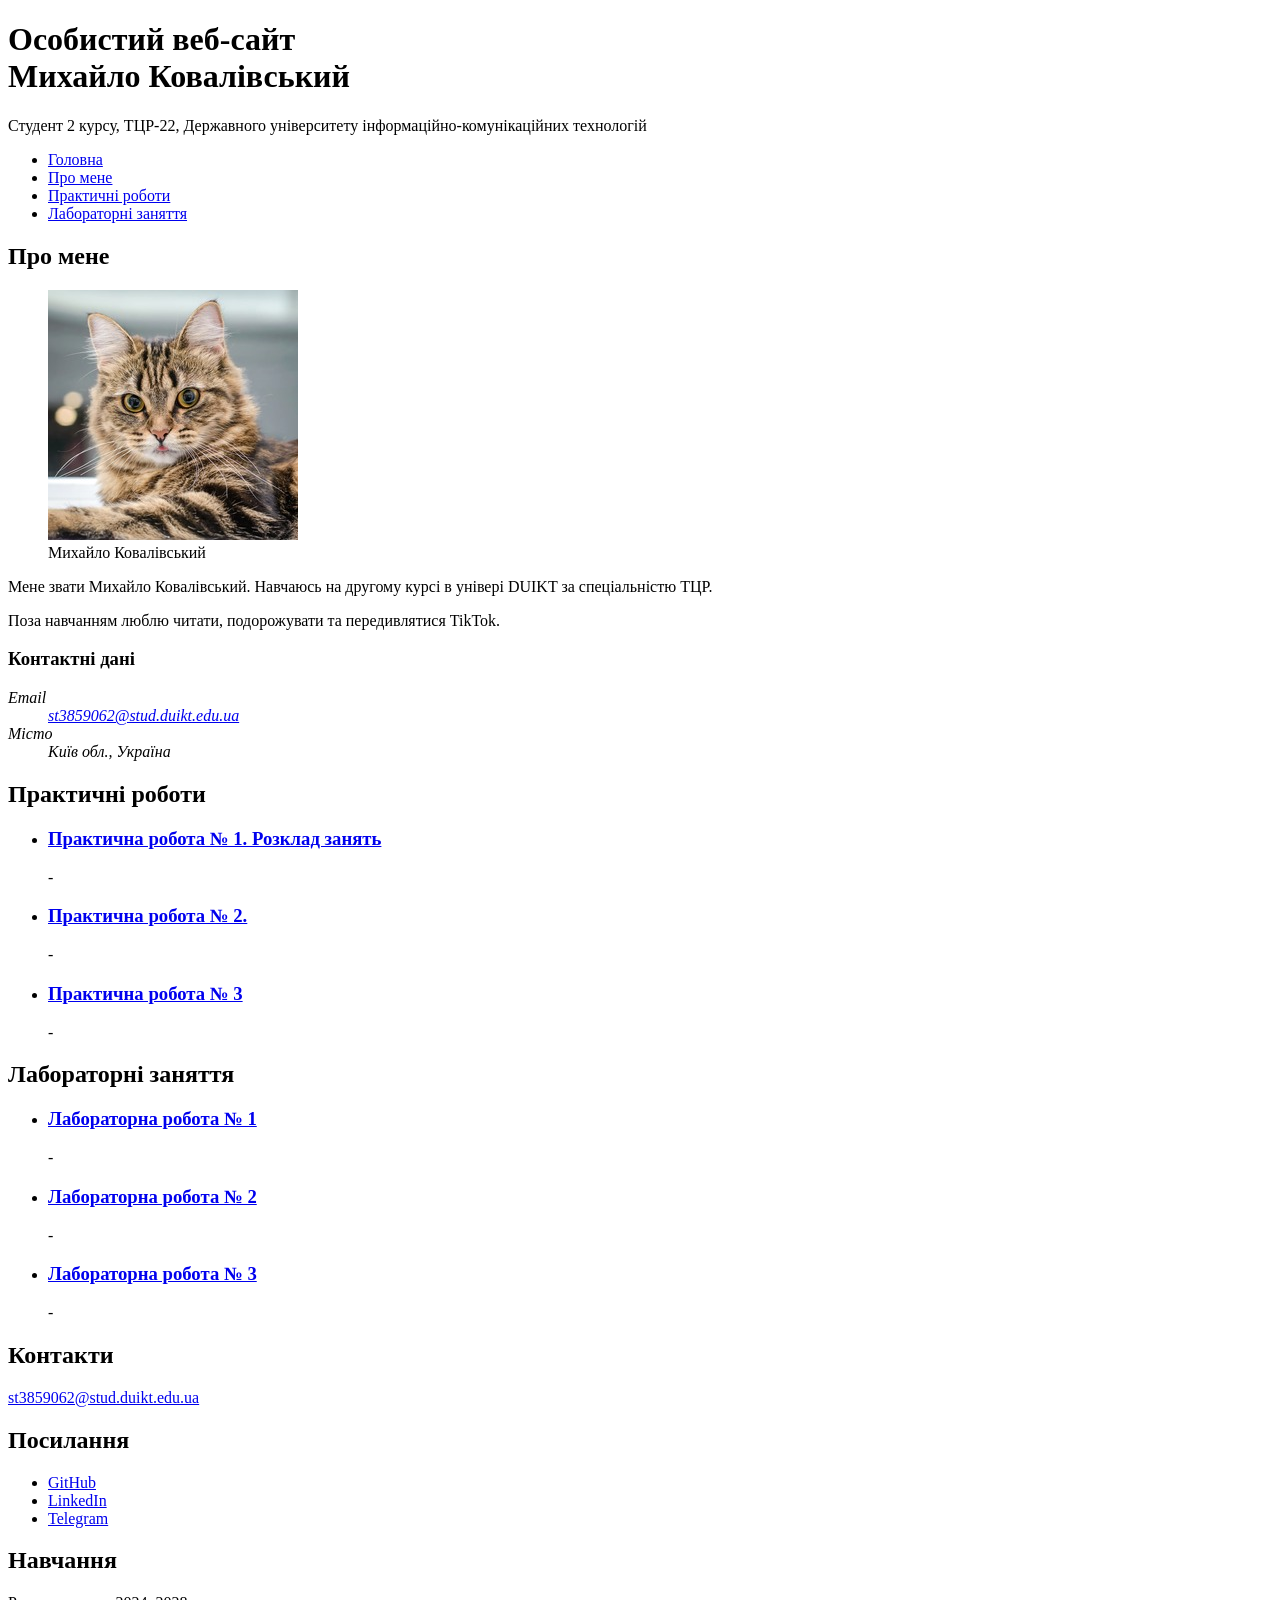
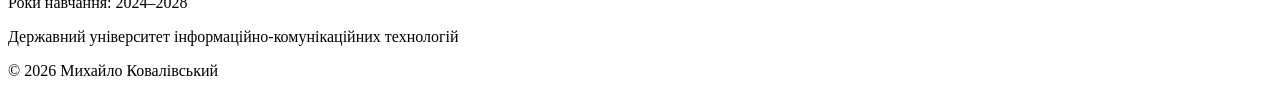
==== index.html @ 53167d65 "pr1 completed" ====
<!DOCTYPE html>
<html lang="uk">
<head>
    <meta charset="UTF-8">
    <meta name="viewport" content="width=device-width, initial-scale=1">
    <meta name="description" content="Особистий веб-сайт студента: інформація про мене, практичні та лабораторні роботи.">
    <meta name="author" content="Михайло Ковалівський">
    <title>Особистий веб-сайт — Михайло Ковалівський</title>

    <link rel="preconnect" href="https://fonts.googleapis.com">
    <link rel="preconnect" href="https://fonts.gstatic.com" crossorigin>
    <link href="https://fonts.googleapis.com/css2?family=Golos+Text:wght@400;500;700&display=swap" rel="stylesheet">
</head>
<body>

<header class="site-header" id="home">
    <div class="container">
        <h1>Особистий веб-сайт<br>Михайло Ковалівський</h1>
        <p class="subtitle">Студент 2 курсу, ТЦР-22, Державного університету інформаційно-комунікаційних технологій</p>
    </div>
</header>

<nav class="main-nav" aria-label="Головне меню">
    <ul class="container">
        <li><a href="index.html">Головна</a></li>
        <li><a href="#about">Про мене</a></li>
        <li><a href="#practice">Практичні роботи</a></li>
        <li><a href="#labs">Лабораторні заняття</a></li>
    </ul>
</nav>

<main class="container">

    <section id="about" class="section">
        <h2>Про мене</h2>
        <div class="about">
            <figure class="about-photo">
                <img src="images/photo.jpg" alt="Фото: Михайло Ковалівський" width="250" height="250">
                <figcaption>Михайло Ковалівський</figcaption>
            </figure>

            <div class="about-text">
                <p>
                    Мене звати Михайло Ковалівський. Навчаюсь на другому курсі в універі DUIKT за спеціальністю ТЦР.
                </p>
                <p>
                    Поза навчанням люблю читати, подорожувати та передивлятися TikTok.
                </p>

                <h3>Контактні дані</h3>
                <address>
                    <dl class="contacts">
                        <dt>Email</dt>
                        <dd><a href="mailto:st3859062@stud.duikt.edu.ua">st3859062@stud.duikt.edu.ua</a></dd>
                        <dt>Місто</dt>
                        <dd>Київ обл., Україна</dd>
                    </dl>
                </address>
            </div>
        </div>
    </section>

    <section id="practice" class="section">
        <h2>Практичні роботи</h2>
        <ul class="work-list">
            <li>
                <article>
                    <h3><a href="Pr1.html">Практична робота № 1. Розклад занять</a></h3>
                    <p>-</p>
                </article>
            </li>
            <li>
                <article>
                    <h3><a href="pr2.html">Практична робота № 2.</a></h3>
                    <p>-</p>
                </article>
            </li>
            <li>
                <article>
                    <h3><a href="pr3.html">Практична робота № 3</a></h3>
                    <p>-</p>
                </article>
            </li>
        </ul>
    </section>

    <section id="labs" class="section">
        <h2>Лабораторні заняття</h2>
        <ul class="work-list">
            <li>
                <article>
                    <h3><a href="lab1.html">Лабораторна робота № 1</a></h3>
                    <p>-</p>
                </article>
            </li>
            <li>
                <article>
                    <h3><a href="lab2.html">Лабораторна робота № 2</a></h3>
                    <p>-</p>
                </article>
            </li>
            <li>
                <article>
                    <h3><a href="lab3.html">Лабораторна робота № 3</a></h3>
                    <p>-</p>
                </article>
            </li>
        </ul>
    </section>

</main>

<footer class="site-footer">
    <div class="container footer-grid">
        <div>
            <h2>Контакти</h2>
            <p><a href="mailto:st3859062@stud.duikt.edu.ua">st3859062@stud.duikt.edu.ua</a></p>
        </div>
        <div>
            <h2>Посилання</h2>
            <ul>
                <li><a href="https://github.com/heavenaurex" target="_blank" rel="noopener noreferrer">GitHub</a></li>
                <li><a href="https://www.linkedin.com/in/михайло-ковалівський-188932445/" target="_blank" rel="noopener noreferrer">LinkedIn</a></li>
                <li><a href="https://t.me/BHYTPEBEHH0" target="_blank" rel="noopener noreferrer">Telegram</a></li>
            </ul>
        </div>
        <div>
            <h2>Навчання</h2>
            <p>Роки навчання: 2024–2028</p>
            <p>Державний університет інформаційно-комунікаційних технологій</p>
        </div>
    </div>
    <p class="copyright">&copy; 2026 Михайло Ковалівський</p>
</footer>

</body>
</html>
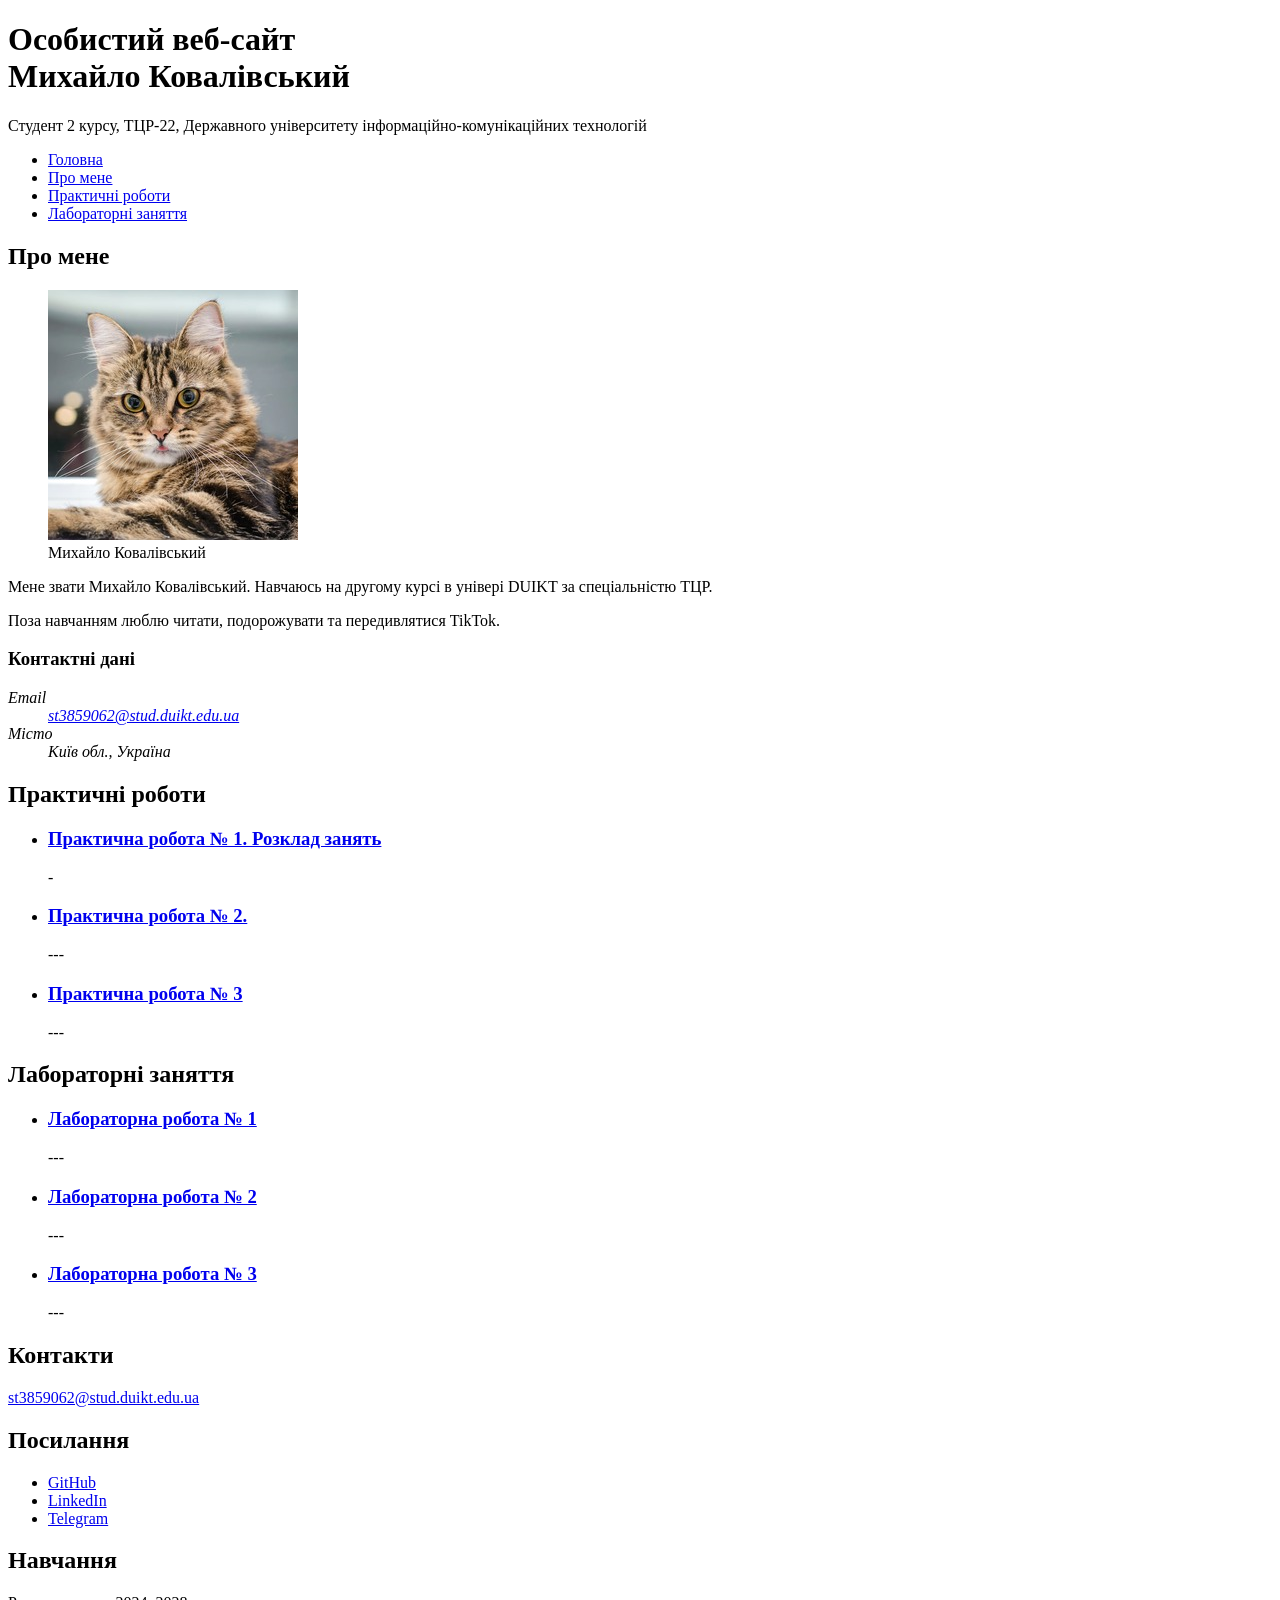
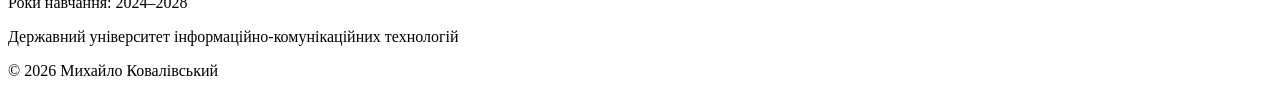
==== commit d5148404: "pr1 completed" ====
--- a/index.html
+++ b/index.html
@@ -72,13 +72,13 @@
             <li>
                 <article>
                     <h3><a href="pr2.html">Практична робота № 2.</a></h3>
-                    <p>-</p>
+                    <p>---</p>
                 </article>
             </li>
             <li>
                 <article>
                     <h3><a href="pr3.html">Практична робота № 3</a></h3>
-                    <p>-</p>
+                    <p>---</p>
                 </article>
             </li>
         </ul>
@@ -90,19 +90,19 @@
             <li>
                 <article>
                     <h3><a href="lab1.html">Лабораторна робота № 1</a></h3>
-                    <p>-</p>
+                    <p>---</p>
                 </article>
             </li>
             <li>
                 <article>
                     <h3><a href="lab2.html">Лабораторна робота № 2</a></h3>
-                    <p>-</p>
+                    <p>---</p>
                 </article>
             </li>
             <li>
                 <article>
                     <h3><a href="lab3.html">Лабораторна робота № 3</a></h3>
-                    <p>-</p>
+                    <p>---</p>
                 </article>
             </li>
         </ul>
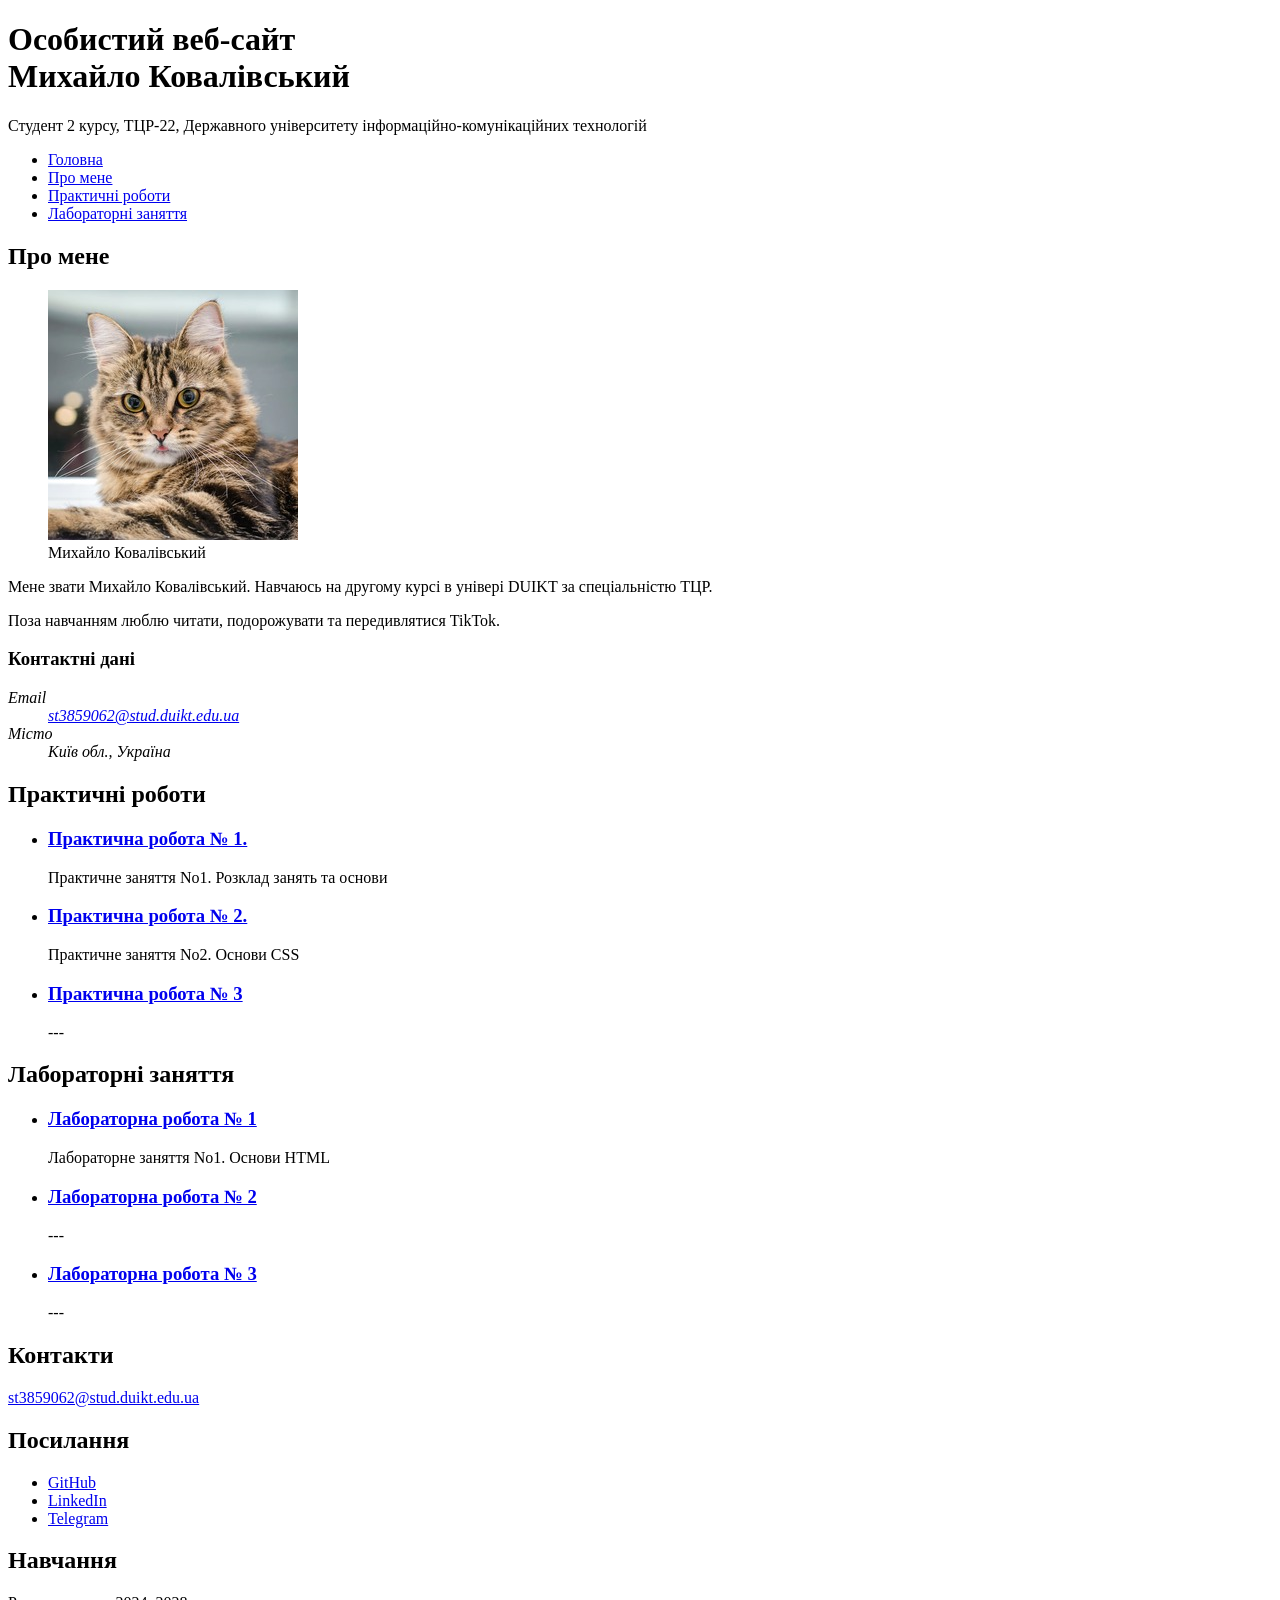
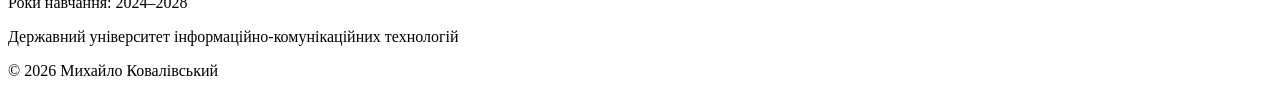
==== commit 645570bb: "Lr1 and Pr2 completed" ====
--- a/index.html
+++ b/index.html
@@ -65,14 +65,14 @@
         <ul class="work-list">
             <li>
                 <article>
-                    <h3><a href="Pr1.html">Практична робота № 1. Розклад занять</a></h3>
-                    <p>-</p>
+                    <h3><a href="Pr1.html">Практична робота № 1.</a></h3>
+                    <p>Практичне заняття No1. Розклад занять та основи</p>
                 </article>
             </li>
             <li>
                 <article>
-                    <h3><a href="pr2.html">Практична робота № 2.</a></h3>
-                    <p>---</p>
+                    <h3><a href="Lr1.html">Практична робота № 2.</a></h3>
+                    <p>Практичне заняття No2. Основи CSS</p>
                 </article>
             </li>
             <li>
@@ -89,19 +89,19 @@
         <ul class="work-list">
             <li>
                 <article>
-                    <h3><a href="lab1.html">Лабораторна робота № 1</a></h3>
+                    <h3><a href="Lr1.html">Лабораторна робота № 1</a></h3>
+                    <p>Лабораторне заняття No1. Основи HTML</p>
+                </article>
+            </li>
+            <li>
+                <article>
+                    <h3><a href="Lr2.html">Лабораторна робота № 2</a></h3>
                     <p>---</p>
                 </article>
             </li>
             <li>
                 <article>
-                    <h3><a href="lab2.html">Лабораторна робота № 2</a></h3>
-                    <p>---</p>
-                </article>
-            </li>
-            <li>
-                <article>
-                    <h3><a href="lab3.html">Лабораторна робота № 3</a></h3>
+                    <h3><a href="Lr3.html">Лабораторна робота № 3</a></h3>
                     <p>---</p>
                 </article>
             </li>
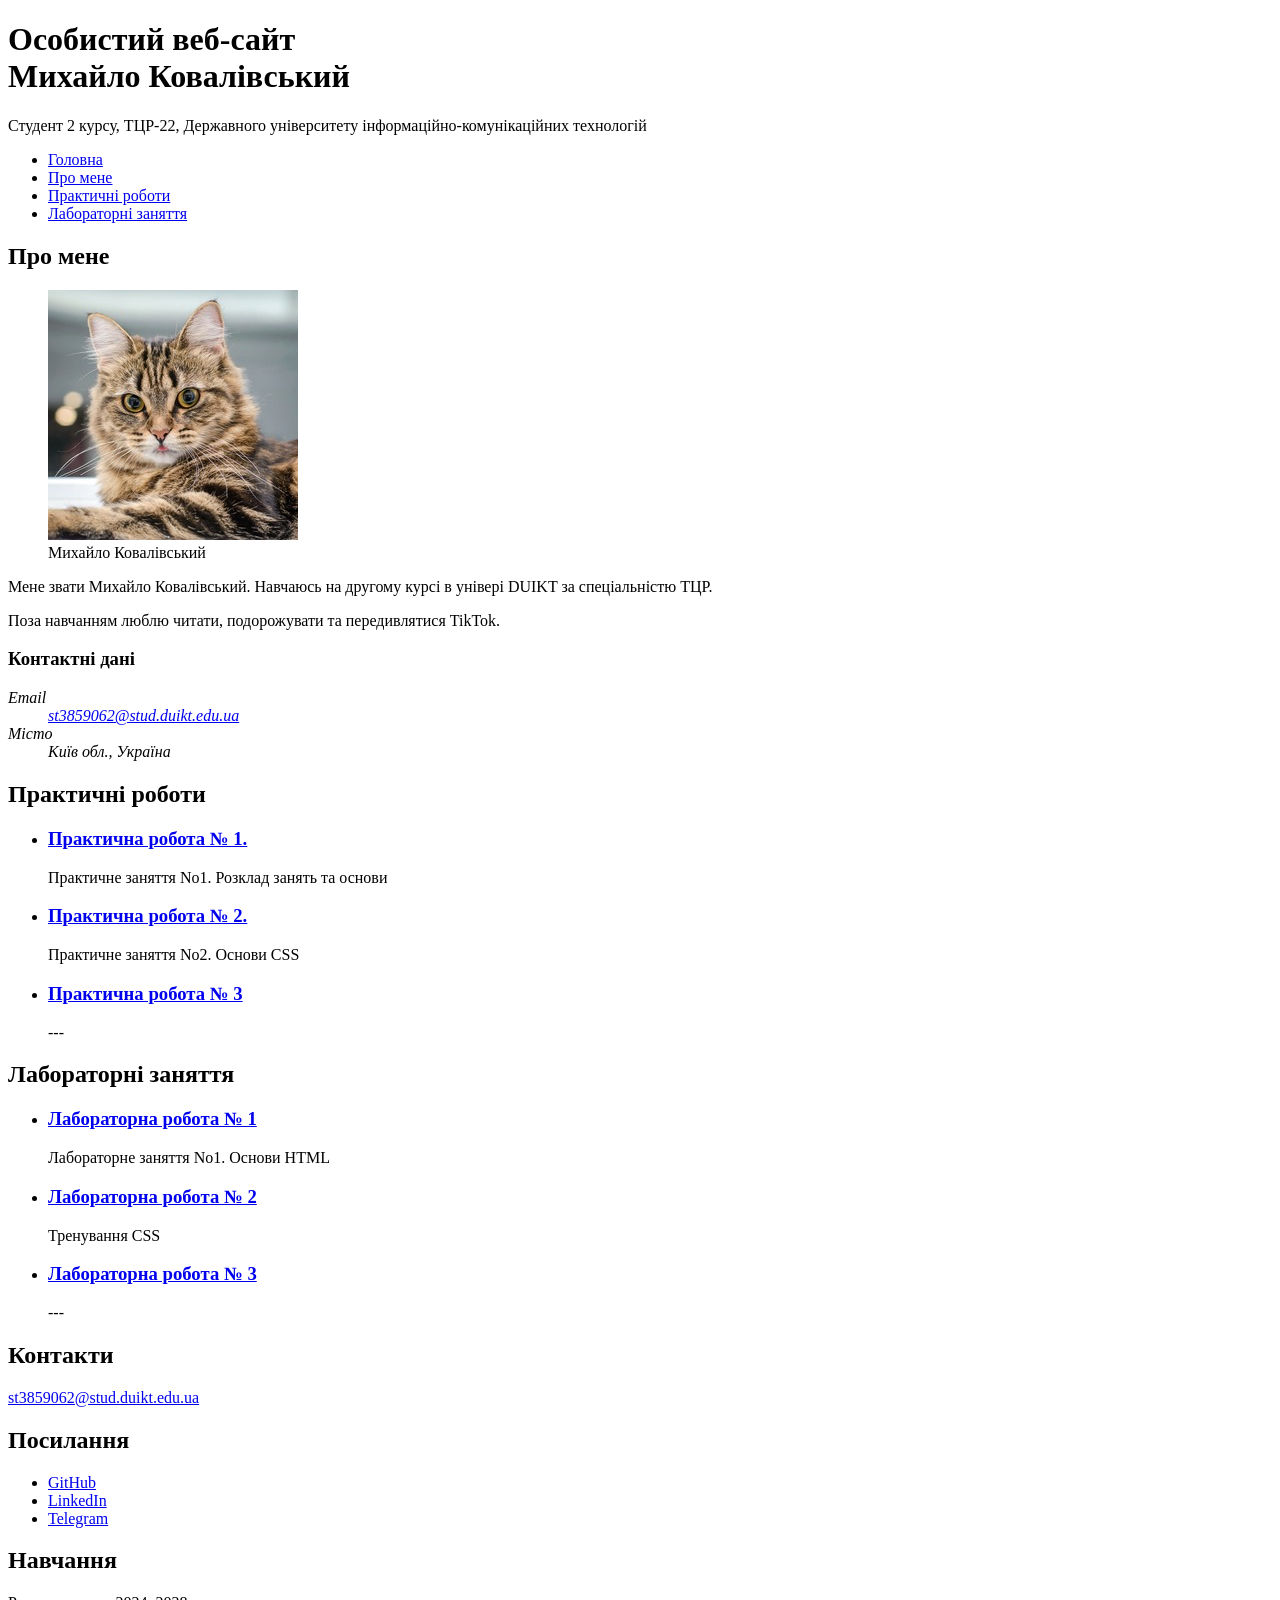
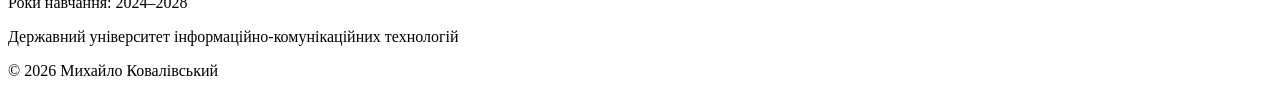
==== commit 7ed54ad5: "Lr2 completed" ====
--- a/index.html
+++ b/index.html
@@ -96,7 +96,7 @@
             <li>
                 <article>
                     <h3><a href="Lr2.html">Лабораторна робота № 2</a></h3>
-                    <p>---</p>
+                    <p>Тренування CSS</p>
                 </article>
             </li>
             <li>
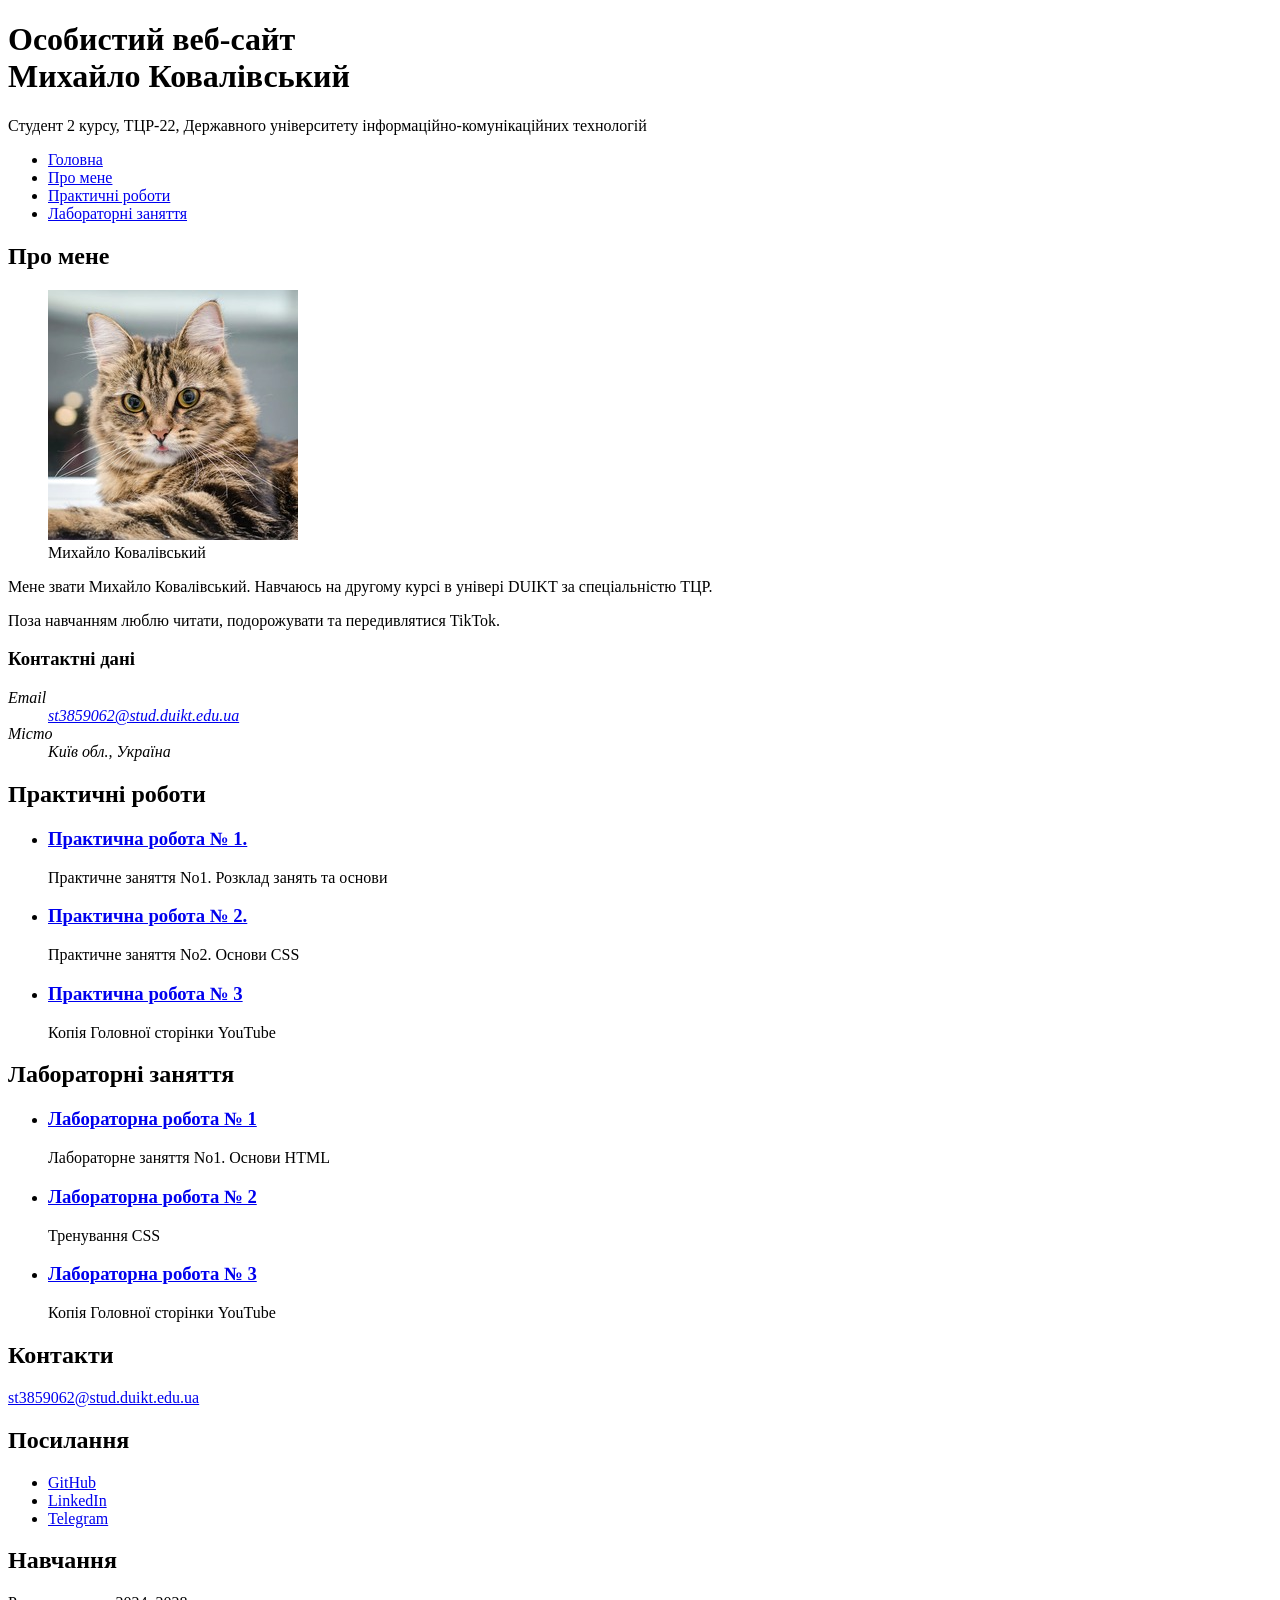
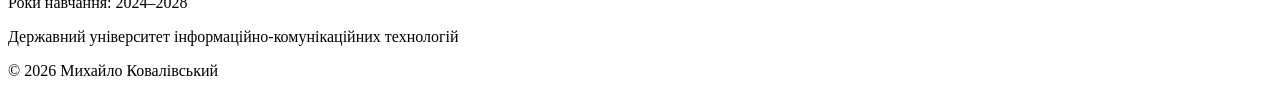
==== commit d0d18673: "Lr3 and Pr3 completed" ====
--- a/index.html
+++ b/index.html
@@ -77,8 +77,8 @@
             </li>
             <li>
                 <article>
-                    <h3><a href="pr3.html">Практична робота № 3</a></h3>
-                    <p>---</p>
+                    <h3><a href="Lr3.html">Практична робота № 3</a></h3>
+                    <p>Копія Головної сторінки YouTube</p>
                 </article>
             </li>
         </ul>
@@ -102,7 +102,7 @@
             <li>
                 <article>
                     <h3><a href="Lr3.html">Лабораторна робота № 3</a></h3>
-                    <p>---</p>
+                    <p>Копія Головної сторінки YouTube</p>
                 </article>
             </li>
         </ul>
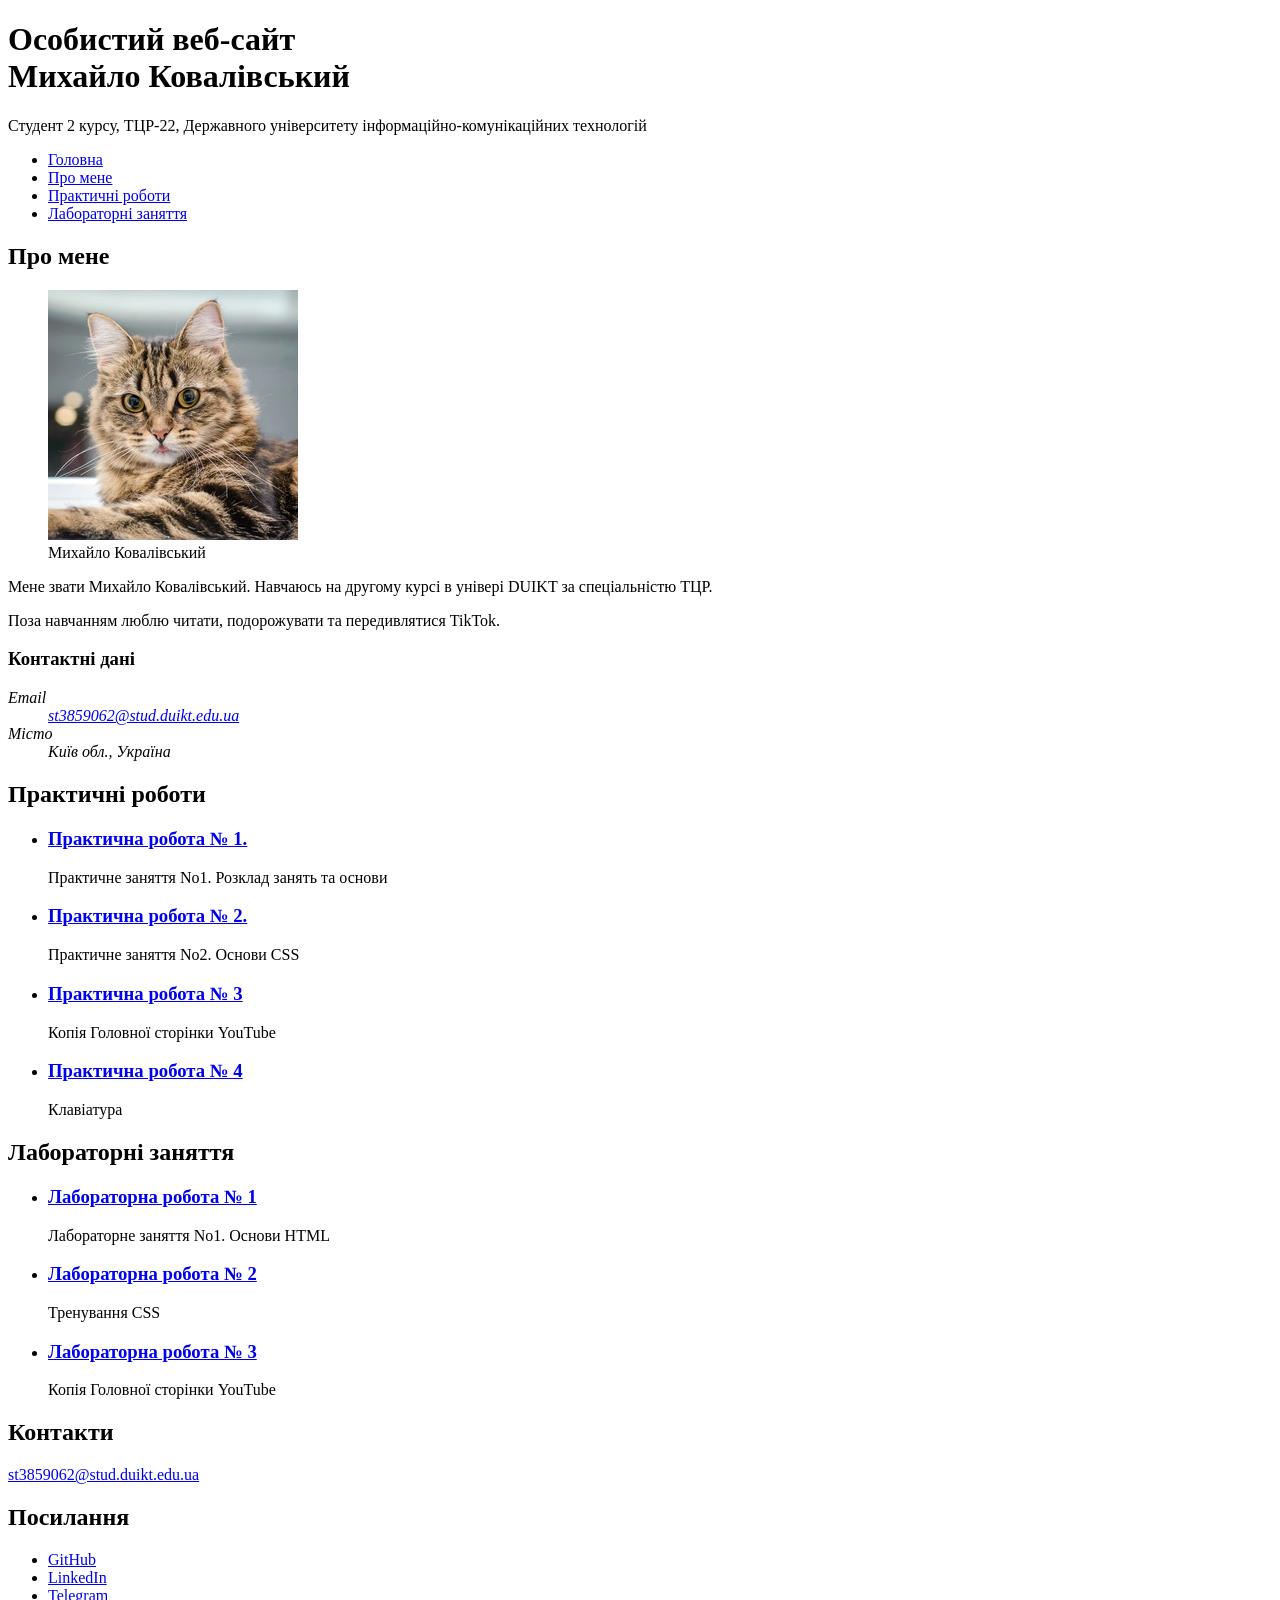
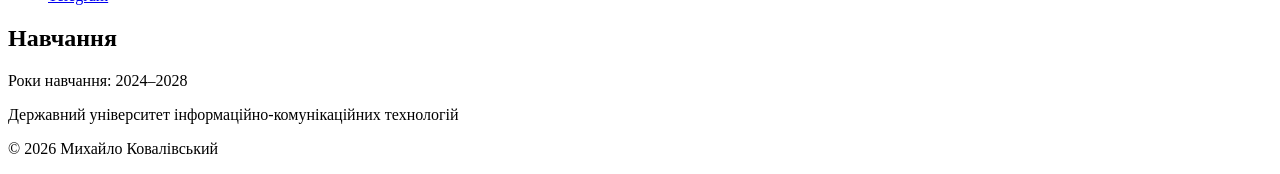
==== commit c6e2d1ac: "Pr4 completed" ====
--- a/index.html
+++ b/index.html
@@ -81,6 +81,12 @@
                     <p>Копія Головної сторінки YouTube</p>
                 </article>
             </li>
+            <li>
+                <article>
+                    <h3><a href="Pr4.html">Практична робота № 4</a></h3>
+                    <p>Клавіатура</p>
+                </article>
+            </li>
         </ul>
     </section>
 
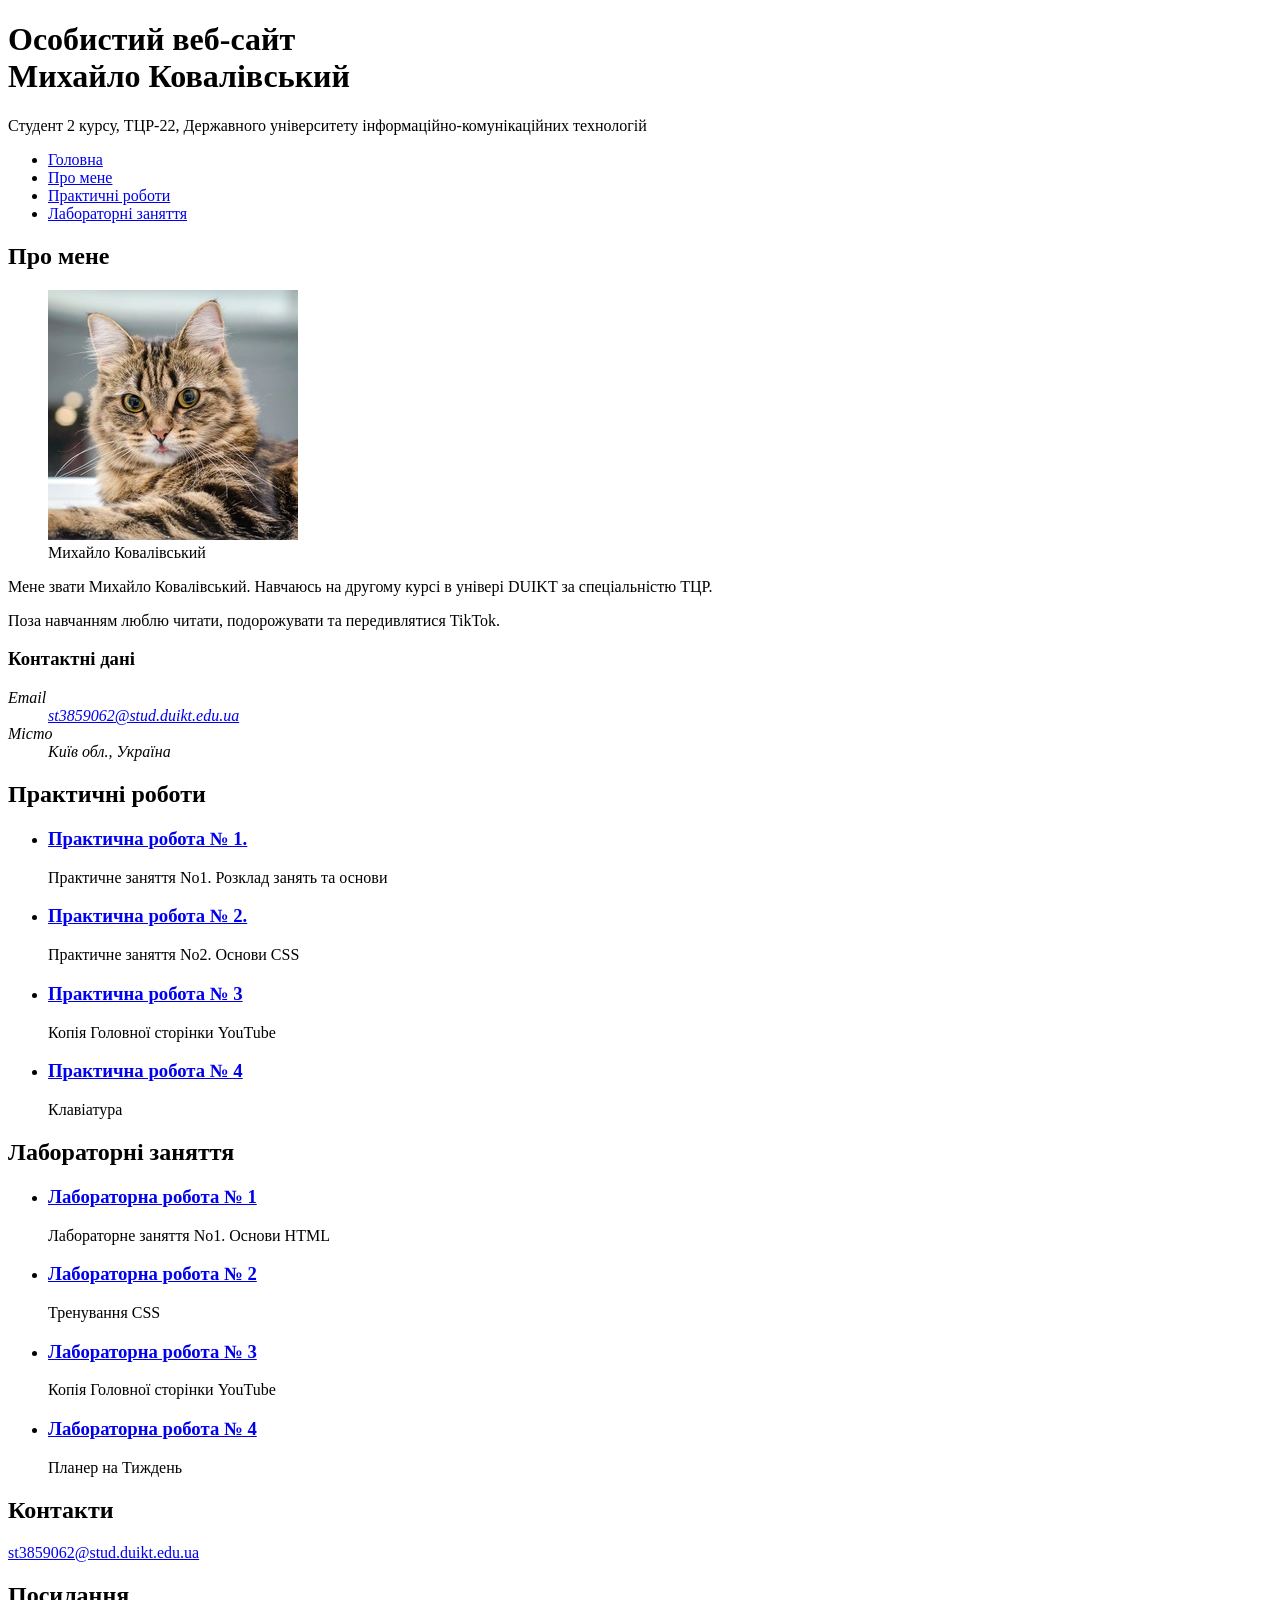
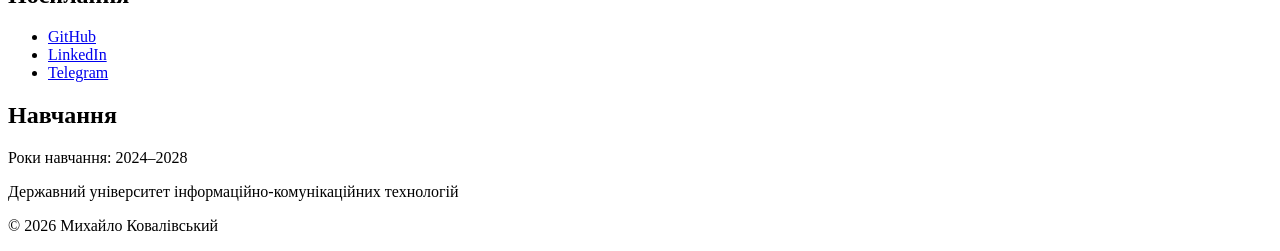
==== commit 2220a0cc: "Lr4 completed" ====
--- a/index.html
+++ b/index.html
@@ -111,6 +111,12 @@
                     <p>Копія Головної сторінки YouTube</p>
                 </article>
             </li>
+            <li>
+                <article>
+                    <h3><a href="Lr4.html">Лабораторна робота № 4</a></h3>
+                    <p>Планер на Тиждень</p>
+                </article>
+            </li>
         </ul>
     </section>
 
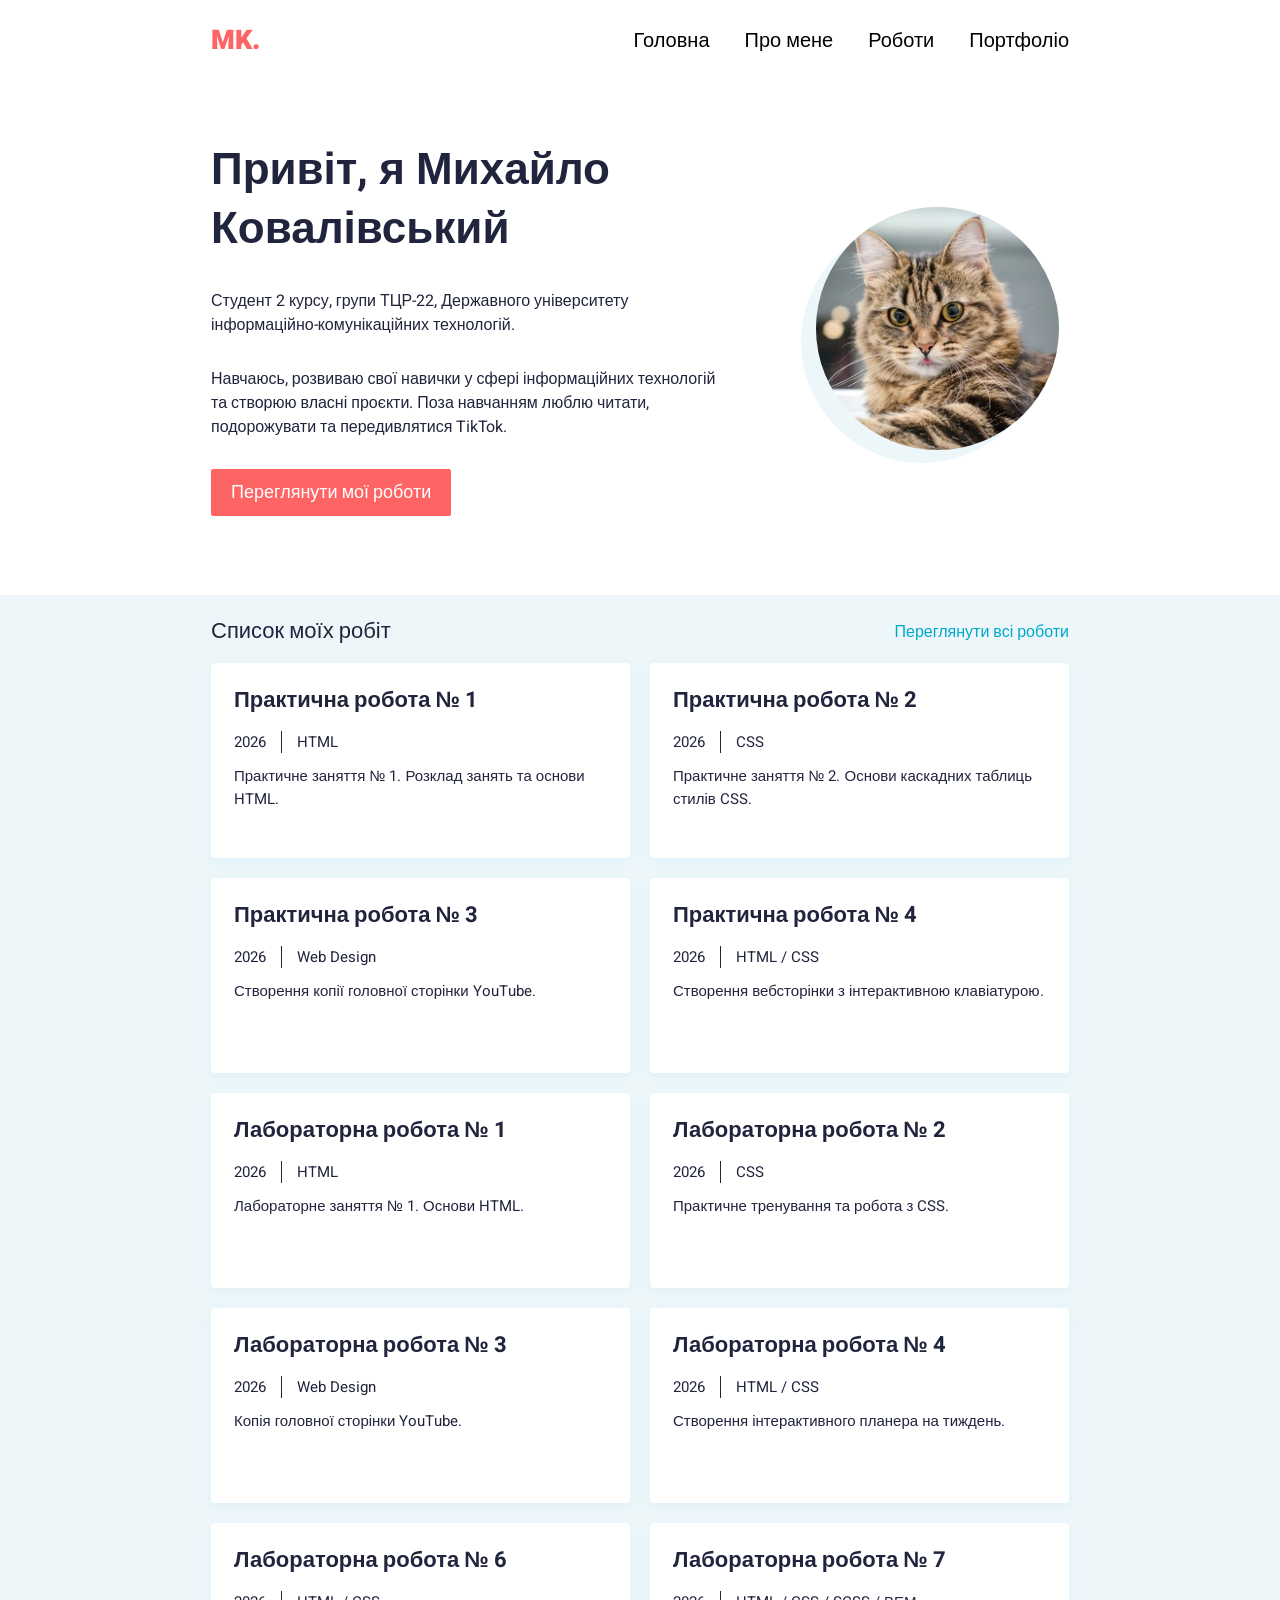
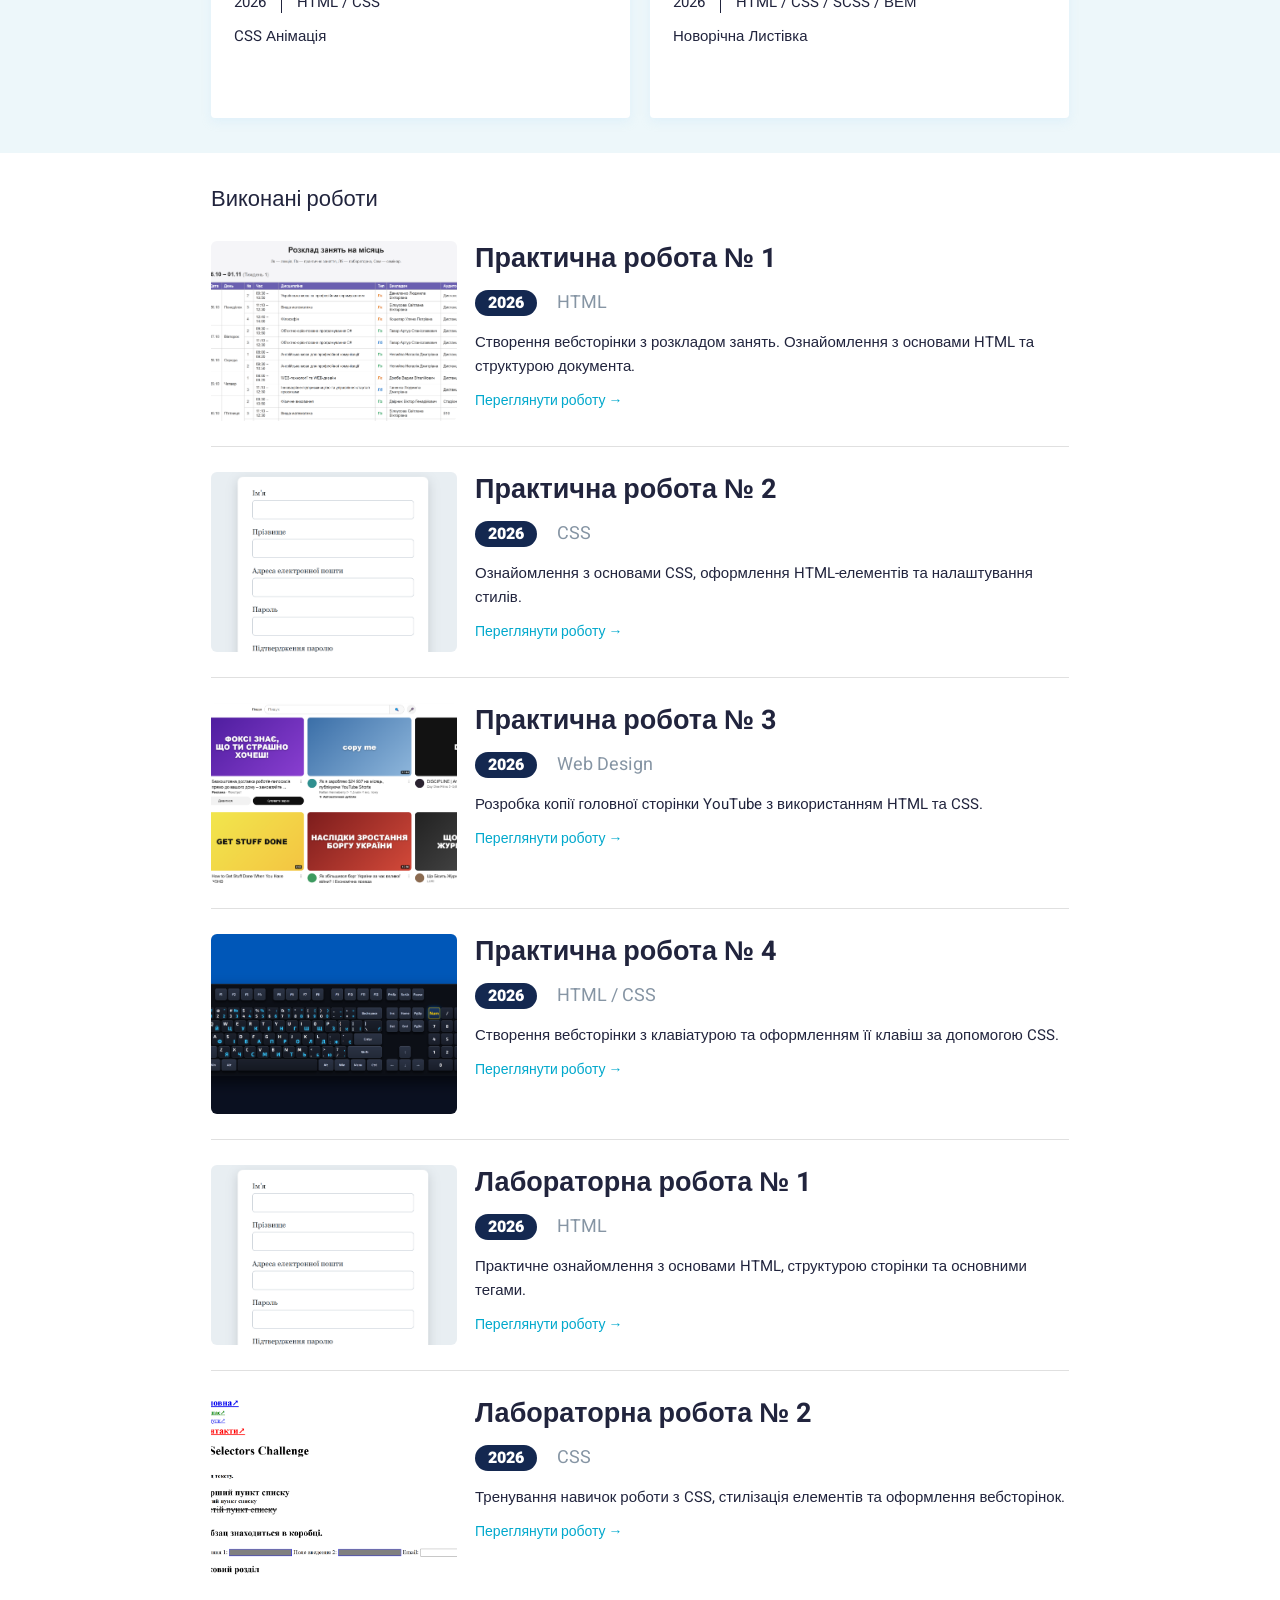
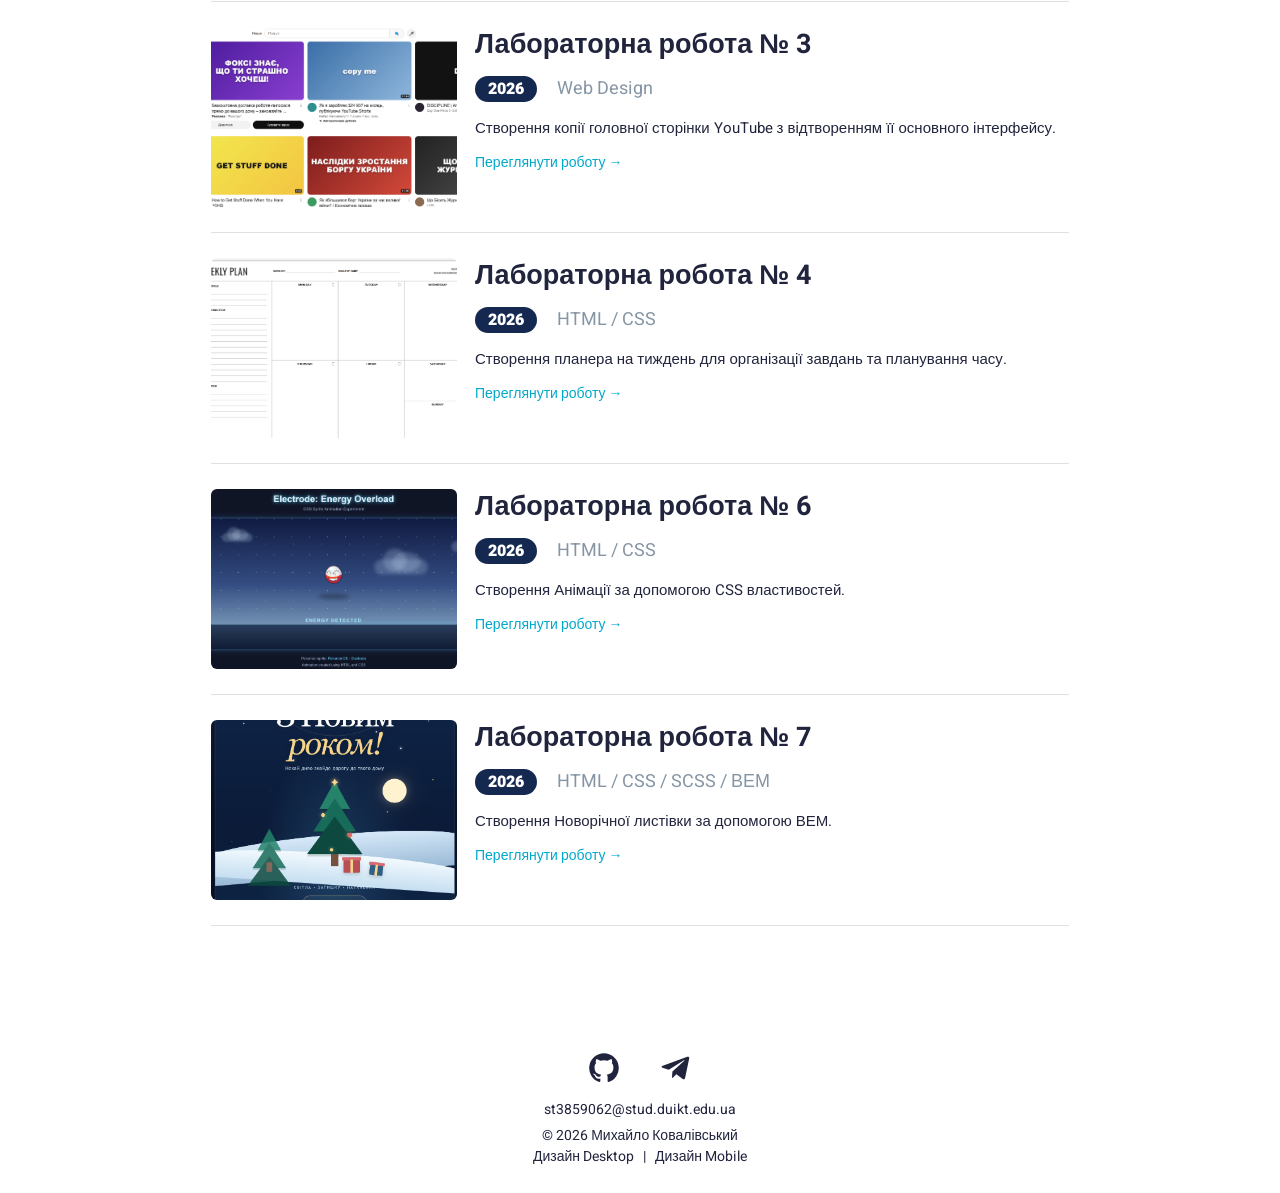
==== commit c12c8145: "All Pr/Lr completed" ====
--- a/index.html
+++ b/index.html
@@ -1,149 +1,815 @@
+
 <!DOCTYPE html>
 <html lang="uk">
 <head>
     <meta charset="UTF-8">
     <meta name="viewport" content="width=device-width, initial-scale=1">
-    <meta name="description" content="Особистий веб-сайт студента: інформація про мене, практичні та лабораторні роботи.">
+
+    <meta name="description" content="Особистий сайт-портфоліо Михайла Ковалівського. Практичні та лабораторні роботи.">
     <meta name="author" content="Михайло Ковалівський">
-    <title>Особистий веб-сайт — Михайло Ковалівський</title>
+
+    <title>Михайло Ковалівський — Портфоліо</title>
 
     <link rel="preconnect" href="https://fonts.googleapis.com">
     <link rel="preconnect" href="https://fonts.gstatic.com" crossorigin>
-    <link href="https://fonts.googleapis.com/css2?family=Golos+Text:wght@400;500;700&display=swap" rel="stylesheet">
+    <link href="https://fonts.googleapis.com/css2?family=Heebo:wght@400;500;700;900&display=swap" rel="stylesheet">
+
+    <link rel="stylesheet" href="style.css">
 </head>
+
 <body>
 
-<header class="site-header" id="home">
-    <div class="container">
-        <h1>Особистий веб-сайт<br>Михайло Ковалівський</h1>
-        <p class="subtitle">Студент 2 курсу, ТЦР-22, Державного університету інформаційно-комунікаційних технологій</p>
+<header class="header" id="home">
+    <div class="container header-container">
+
+        <a href="#home" class="logo">MK.</a>
+
+        <nav class="desktop-nav" aria-label="Головна навігація">
+            <a href="#home">Головна</a>
+            <a href="#about">Про мене</a>
+            <a href="#posts">Роботи</a>
+            <a href="#works">Портфоліо</a>
+        </nav>
+
     </div>
 </header>
 
-<nav class="main-nav" aria-label="Головне меню">
-    <ul class="container">
-        <li><a href="index.html">Головна</a></li>
-        <li><a href="#about">Про мене</a></li>
-        <li><a href="#practice">Практичні роботи</a></li>
-        <li><a href="#labs">Лабораторні заняття</a></li>
-    </ul>
-</nav>
-
-<main class="container">
-
-    <section id="about" class="section">
-        <h2>Про мене</h2>
-        <div class="about">
-            <figure class="about-photo">
-                <img src="images/photo.jpg" alt="Фото: Михайло Ковалівський" width="250" height="250">
-                <figcaption>Михайло Ковалівський</figcaption>
-            </figure>
-
-            <div class="about-text">
-                <p>
-                    Мене звати Михайло Ковалівський. Навчаюсь на другому курсі в універі DUIKT за спеціальністю ТЦР.
-                </p>
-                <p>
-                    Поза навчанням люблю читати, подорожувати та передивлятися TikTok.
-                </p>
-
-                <h3>Контактні дані</h3>
-                <address>
-                    <dl class="contacts">
-                        <dt>Email</dt>
-                        <dd><a href="mailto:st3859062@stud.duikt.edu.ua">st3859062@stud.duikt.edu.ua</a></dd>
-                        <dt>Місто</dt>
-                        <dd>Київ обл., Україна</dd>
-                    </dl>
-                </address>
+
+<div class="mobile-menu">
+
+    <button class="menu-toggle"
+            id="menuToggle"
+            type="button"
+            aria-label="Відкрити меню"
+            aria-expanded="false"
+            aria-controls="mobileDrawer">
+
+        <span></span>
+        <span></span>
+        <span></span>
+
+    </button>
+
+    <nav class="mobile-drawer"
+         id="mobileDrawer"
+         aria-label="Мобільна навігація">
+
+        <a href="#home">Головна</a>
+        <a href="#about">Про мене</a>
+        <a href="#posts">Роботи</a>
+        <a href="#works">Портфоліо</a>
+        <a href="#contacts">Контакти</a>
+
+    </nav>
+
+</div>
+
+
+<main>
+
+    <section class="container hero" id="about">
+
+        <div class="hero-content">
+
+            <h1>
+                Привіт, я Михайло Ковалівський
+            </h1>
+
+            <p>
+                Студент 2 курсу, групи ТЦР-22,
+                Державного університету інформаційно-комунікаційних
+                технологій.
+            </p>
+
+            <p>
+                Навчаюсь, розвиваю свої навички у сфері інформаційних
+                технологій та створюю власні проєкти.
+                Поза навчанням люблю читати, подорожувати
+                та передивлятися TikTok.
+            </p>
+
+            <a href="#posts" class="primary-button">
+                Переглянути мої роботи
+            </a>
+
+        </div>
+
+
+        <div class="hero-image">
+
+            <div class="image-circle"></div>
+
+            <img src="images/photo.jpg"
+                 alt="Фото Михайла Ковалівського"
+                 width="250"
+                 height="250">
+
+        </div>
+
+    </section>
+
+
+    <section class="recent-section" id="posts">
+
+        <div class="container">
+
+            <div class="section-heading">
+
+                <h2>Список моїх робіт</h2>
+
+                <a href="#works">Переглянути всі роботи</a>
+
             </div>
+
+
+            <div class="recent-grid">
+
+                <article class="recent-card">
+
+                    <h3>
+                        <a href="#pr1">
+                            Практична робота № 1
+                        </a>
+                    </h3>
+
+                    <div class="recent-meta">
+                        <span>2026</span>
+                        <span>HTML</span>
+                    </div>
+
+                    <p>
+                        Практичне заняття № 1.
+                        Розклад занять та основи HTML.
+                    </p>
+
+                </article>
+
+                <article class="recent-card">
+
+                    <h3>
+                        <a href="#pr2">
+                            Практична робота № 2
+                        </a>
+                    </h3>
+
+                    <div class="recent-meta">
+                        <span>2026</span>
+                        <span>CSS</span>
+                    </div>
+
+                    <p>
+                        Практичне заняття № 2.
+                        Основи каскадних таблиць стилів CSS.
+                    </p>
+
+                </article>
+
+                <article class="recent-card">
+
+                    <h3>
+                        <a href="#pr3">
+                            Практична робота № 3
+                        </a>
+                    </h3>
+
+                    <div class="recent-meta">
+                        <span>2026</span>
+                        <span>Web Design</span>
+                    </div>
+
+                    <p>
+                        Створення копії головної сторінки YouTube.
+                    </p>
+
+                </article>
+
+                <article class="recent-card">
+
+                    <h3>
+                        <a href="#pr4">
+                            Практична робота № 4
+                        </a>
+                    </h3>
+
+                    <div class="recent-meta">
+                        <span>2026</span>
+                        <span>HTML / CSS</span>
+                    </div>
+
+                    <p>
+                        Створення вебсторінки з інтерактивною клавіатурою.
+                    </p>
+
+                </article>
+
+                <article class="recent-card">
+
+                    <h3>
+                        <a href="#lr1">
+                            Лабораторна робота № 1
+                        </a>
+                    </h3>
+
+                    <div class="recent-meta">
+                        <span>2026</span>
+                        <span>HTML</span>
+                    </div>
+
+                    <p>
+                        Лабораторне заняття № 1.
+                        Основи HTML.
+                    </p>
+
+                </article>
+
+                <article class="recent-card">
+
+                    <h3>
+                        <a href="#lr2">
+                            Лабораторна робота № 2
+                        </a>
+                    </h3>
+
+                    <div class="recent-meta">
+                        <span>2026</span>
+                        <span>CSS</span>
+                    </div>
+
+                    <p>
+                        Практичне тренування та робота з CSS.
+                    </p>
+
+                </article>
+
+
+                <article class="recent-card">
+
+                    <h3>
+                        <a href="#lr3">
+                            Лабораторна робота № 3
+                        </a>
+                    </h3>
+
+                    <div class="recent-meta">
+                        <span>2026</span>
+                        <span>Web Design</span>
+                    </div>
+
+                    <p>
+                        Копія головної сторінки YouTube.
+                    </p>
+
+                </article>
+
+
+                <article class="recent-card">
+
+                    <h3>
+                        <a href="#lr4">
+                            Лабораторна робота № 4
+                        </a>
+                    </h3>
+
+                    <div class="recent-meta">
+                        <span>2026</span>
+                        <span>HTML / CSS</span>
+                    </div>
+
+                    <p>
+                        Створення інтерактивного планера на тиждень.
+                    </p>
+
+                </article>
+
+                <article class="recent-card">
+
+                    <h3>
+                        <a href="#lr6">
+                            Лабораторна робота № 6
+                        </a>
+                    </h3>
+
+                    <div class="recent-meta">
+                        <span>2026</span>
+                        <span>HTML / CSS </span>
+                    </div>
+
+                    <p>
+                        CSS Анімація
+                    </p>
+
+                </article>
+
+                <article class="recent-card">
+
+                    <h3>
+                        <a href="#lr7">
+                            Лабораторна робота № 7
+                        </a>
+                    </h3>
+
+                    <div class="recent-meta">
+                        <span>2026</span>
+                        <span>HTML / CSS / SCSS / ВЕМ</span>
+                    </div>
+
+                    <p>
+                        Новорічна Листівка
+                    </p>
+
+                </article>
+
+            </div>
+
         </div>
+
     </section>
 
-    <section id="practice" class="section">
-        <h2>Практичні роботи</h2>
-        <ul class="work-list">
-            <li>
-                <article>
-                    <h3><a href="Pr1.html">Практична робота № 1.</a></h3>
-                    <p>Практичне заняття No1. Розклад занять та основи</p>
-                </article>
-            </li>
-            <li>
-                <article>
-                    <h3><a href="Lr1.html">Практична робота № 2.</a></h3>
-                    <p>Практичне заняття No2. Основи CSS</p>
-                </article>
-            </li>
-            <li>
-                <article>
-                    <h3><a href="Lr3.html">Практична робота № 3</a></h3>
-                    <p>Копія Головної сторінки YouTube</p>
-                </article>
-            </li>
-            <li>
-                <article>
-                    <h3><a href="Pr4.html">Практична робота № 4</a></h3>
-                    <p>Клавіатура</p>
-                </article>
-            </li>
-        </ul>
+
+    <section class="container works-section" id="works">
+
+        <h2 class="works-heading">
+            Виконані роботи
+        </h2>
+
+
+        <div class="work-list">
+
+            <article class="work-item" id="pr1">
+
+                <a href="Pr1.html" class="work-image">
+                    <img src="images/pr1.png"
+                         alt="Скріншот практичної роботи № 1"
+                         loading="lazy">
+                </a>
+
+                <div class="work-content">
+
+                    <h3>
+                        <a href="Pr1.html">
+                            Практична робота № 1
+                        </a>
+                    </h3>
+
+                    <div class="work-meta">
+                        <span class="work-year">2026</span>
+                        <span>HTML</span>
+                    </div>
+
+                    <p>
+                        Створення вебсторінки з розкладом занять.
+                        Ознайомлення з основами HTML та структурою документа.
+                    </p>
+
+                    <a href="Pr1.html" class="work-link">
+                        Переглянути роботу →
+                    </a>
+
+                </div>
+
+            </article>
+
+
+            <article class="work-item" id="pr2">
+
+                <a href="Lr1.html" class="work-image">
+                    <img src="images/Pr2.png"
+                         alt="Скріншот практичної роботи № 2"
+                         loading="lazy">
+                </a>
+
+                <div class="work-content">
+
+                    <h3>
+                        <a href="Lr1.html">
+                            Практична робота № 2
+                        </a>
+                    </h3>
+
+                    <div class="work-meta">
+                        <span class="work-year">2026</span>
+                        <span>CSS</span>
+                    </div>
+
+                    <p>
+                        Ознайомлення з основами CSS,
+                        оформлення HTML-елементів та налаштування стилів.
+                    </p>
+
+                    <a href="Lr1.html" class="work-link">
+                        Переглянути роботу →
+                    </a>
+
+                </div>
+
+            </article>
+
+
+            <article class="work-item" id="pr3">
+
+                <a href="Lr3.html" class="work-image">
+                    <img src="images/Pr3.png"
+                         alt="Скріншот копії головної сторінки YouTube"
+                         loading="lazy">
+                </a>
+
+                <div class="work-content">
+
+                    <h3>
+                        <a href="Lr3.html">
+                            Практична робота № 3
+                        </a>
+                    </h3>
+
+                    <div class="work-meta">
+                        <span class="work-year">2026</span>
+                        <span>Web Design</span>
+                    </div>
+
+                    <p>
+                        Розробка копії головної сторінки YouTube
+                        з використанням HTML та CSS.
+                    </p>
+
+                    <a href="Lr3.html" class="work-link">
+                        Переглянути роботу →
+                    </a>
+
+                </div>
+
+            </article>
+
+
+            <article class="work-item" id="pr4">
+
+                <a href="Pr4.html" class="work-image">
+                    <img src="images/Pr4.png"
+                         alt="Скріншот практичної роботи № 4"
+                         loading="lazy">
+                </a>
+
+                <div class="work-content">
+
+                    <h3>
+                        <a href="Pr4.html">
+                            Практична робота № 4
+                        </a>
+                    </h3>
+
+                    <div class="work-meta">
+                        <span class="work-year">2026</span>
+                        <span>HTML / CSS</span>
+                    </div>
+
+                    <p>
+                        Створення вебсторінки з клавіатурою
+                        та оформленням її клавіш за допомогою CSS.
+                    </p>
+
+                    <a href="Pr4.html" class="work-link">
+                        Переглянути роботу →
+                    </a>
+
+                </div>
+
+            </article>
+
+
+            <article class="work-item" id="lr1">
+
+                <a href="Lr1.html" class="work-image">
+                    <img src="images/Pr2.png"
+                         alt="Скріншот лабораторної роботи № 1"
+                         loading="lazy">
+                </a>
+
+                <div class="work-content">
+
+                    <h3>
+                        <a href="Lr1.html">
+                            Лабораторна робота № 1
+                        </a>
+                    </h3>
+
+                    <div class="work-meta">
+                        <span class="work-year">2026</span>
+                        <span>HTML</span>
+                    </div>
+
+                    <p>
+                        Практичне ознайомлення з основами HTML,
+                        структурою сторінки та основними тегами.
+                    </p>
+
+                    <a href="Lr1.html" class="work-link">
+                        Переглянути роботу →
+                    </a>
+
+                </div>
+
+            </article>
+
+
+            <article class="work-item" id="lr2">
+
+                <a href="Lr2.html" class="work-image">
+                    <img src="images/Lr2.png"
+                         alt="Скріншот лабораторної роботи № 2"
+                         loading="lazy">
+                </a>
+
+                <div class="work-content">
+
+                    <h3>
+                        <a href="Lr2.html">
+                            Лабораторна робота № 2
+                        </a>
+                    </h3>
+
+                    <div class="work-meta">
+                        <span class="work-year">2026</span>
+                        <span>CSS</span>
+                    </div>
+
+                    <p>
+                        Тренування навичок роботи з CSS,
+                        стилізація елементів та оформлення вебсторінок.
+                    </p>
+
+                    <a href="Lr2.html" class="work-link">
+                        Переглянути роботу →
+                    </a>
+
+                </div>
+
+            </article>
+
+
+            <article class="work-item" id="lr3">
+
+                <a href="Lr3.html" class="work-image">
+                    <img src="images/Pr3.png"
+                         alt="Скріншот лабораторної роботи № 3"
+                         loading="lazy">
+                </a>
+
+                <div class="work-content">
+
+                    <h3>
+                        <a href="Lr3.html">
+                            Лабораторна робота № 3
+                        </a>
+                    </h3>
+
+                    <div class="work-meta">
+                        <span class="work-year">2026</span>
+                        <span>Web Design</span>
+                    </div>
+
+                    <p>
+                        Створення копії головної сторінки YouTube
+                        з відтворенням її основного інтерфейсу.
+                    </p>
+
+                    <a href="Lr3.html" class="work-link">
+                        Переглянути роботу →
+                    </a>
+
+                </div>
+
+            </article>
+
+
+            <article class="work-item" id="lr4">
+
+                <a href="Lr4.html" class="work-image">
+                    <img src="images/Lr4.png"
+                         alt="Скріншот лабораторної роботи № 4"
+                         loading="lazy">
+                </a>
+
+                <div class="work-content">
+
+                    <h3>
+                        <a href="Lr4.html">
+                            Лабораторна робота № 4
+                        </a>
+                    </h3>
+
+                    <div class="work-meta">
+                        <span class="work-year">2026</span>
+                        <span>HTML / CSS</span>
+                    </div>
+
+                    <p>
+                        Створення планера на тиждень
+                        для організації завдань та планування часу.
+                    </p>
+
+                    <a href="Lr4.html" class="work-link">
+                        Переглянути роботу →
+                    </a>
+
+                </div>
+
+            </article>
+
+            <article class="work-item" id="lr6">
+
+                <a href="Lr6/Lr6.html" class="work-image">
+                    <img src="images/Lr6.png"
+                         alt="Скріншот лабораторної роботи № 6"
+                         loading="lazy">
+                </a>
+
+                <div class="work-content">
+
+                    <h3>
+                        <a href="Lr6/Lr6.html">
+                            Лабораторна робота № 6
+                        </a>
+                    </h3>
+
+                    <div class="work-meta">
+                        <span class="work-year">2026</span>
+                        <span>HTML / CSS </span>
+                    </div>
+
+                    <p>
+                        Створення Анімації
+                        за допомогою CSS властивостей.
+                    </p>
+
+                    <a href="Lr6/Lr6.html" class="work-link">
+                        Переглянути роботу →
+                    </a>
+
+                </div>
+
+            </article>
+
+            <article class="work-item" id="lr7">
+
+                <a href="lab7-new-year-card/index.html" class="work-image">
+                    <img src="images/Lr7.png"
+                         alt="Скріншот лабораторної роботи № 7"
+                         loading="lazy">
+                </a>
+
+                <div class="work-content">
+
+                    <h3>
+                        <a href="lab7-new-year-card/index.html">
+                            Лабораторна робота № 7
+                        </a>
+                    </h3>
+
+                    <div class="work-meta">
+                        <span class="work-year">2026</span>
+                        <span>HTML / CSS / SCSS / ВЕМ</span>
+                    </div>
+
+                    <p>
+                        Створення Новорічної листівки
+                        за допомогою ВЕМ.
+                    </p>
+
+                    <a href="lab7-new-year-card/index.html" class="work-link">
+                        Переглянути роботу →
+                    </a>
+
+                </div>
+
+            </article>
+
+        </div>
+
     </section>
 
-    <section id="labs" class="section">
-        <h2>Лабораторні заняття</h2>
-        <ul class="work-list">
-            <li>
-                <article>
-                    <h3><a href="Lr1.html">Лабораторна робота № 1</a></h3>
-                    <p>Лабораторне заняття No1. Основи HTML</p>
-                </article>
-            </li>
-            <li>
-                <article>
-                    <h3><a href="Lr2.html">Лабораторна робота № 2</a></h3>
-                    <p>Тренування CSS</p>
-                </article>
-            </li>
-            <li>
-                <article>
-                    <h3><a href="Lr3.html">Лабораторна робота № 3</a></h3>
-                    <p>Копія Головної сторінки YouTube</p>
-                </article>
-            </li>
-            <li>
-                <article>
-                    <h3><a href="Lr4.html">Лабораторна робота № 4</a></h3>
-                    <p>Планер на Тиждень</p>
-                </article>
-            </li>
-        </ul>
-    </section>
-
 </main>
 
-<footer class="site-footer">
-    <div class="container footer-grid">
-        <div>
-            <h2>Контакти</h2>
-            <p><a href="mailto:st3859062@stud.duikt.edu.ua">st3859062@stud.duikt.edu.ua</a></p>
-        </div>
-        <div>
-            <h2>Посилання</h2>
-            <ul>
-                <li><a href="https://github.com/heavenaurex" target="_blank" rel="noopener noreferrer">GitHub</a></li>
-                <li><a href="https://www.linkedin.com/in/михайло-ковалівський-188932445/" target="_blank" rel="noopener noreferrer">LinkedIn</a></li>
-                <li><a href="https://t.me/BHYTPEBEHH0" target="_blank" rel="noopener noreferrer">Telegram</a></li>
-            </ul>
-        </div>
-        <div>
-            <h2>Навчання</h2>
-            <p>Роки навчання: 2024–2028</p>
-            <p>Державний університет інформаційно-комунікаційних технологій</p>
-        </div>
+
+
+<footer class="footer" id="contacts">
+
+    <div class="social-links">
+
+        <a href="https://github.com/heavenaurex"
+           target="_blank"
+           rel="noopener noreferrer"
+           aria-label="GitHub">
+
+            <svg viewBox="0 0 24 24"
+                 fill="currentColor"
+                 xmlns="http://www.w3.org/2000/svg">
+
+                <path d="M12 .9a11.1 11.1 0 0 0-3.51 21.63c.56.1.76-.24.76-.54v-2.1c-3.1.67-3.76-1.32-3.76-1.32-.5-1.28-1.24-1.62-1.24-1.62-1.01-.69.08-.68.08-.68 1.12.08 1.71 1.15 1.71 1.15.99 1.7 2.6 1.21 3.23.92.1-.72.39-1.21.7-1.49-2.48-.28-5.08-1.24-5.08-5.5 0-1.21.43-2.2 1.15-2.97-.12-.28-.5-1.41.11-2.94 0 0 .94-.3 3.05 1.14a10.6 10.6 0 0 1 5.55 0c2.11-1.44 3.04-1.14 3.04-1.14.61 1.53.23 2.66.11 2.94.72.77 1.15 1.76 1.15 2.97 0 4.27-2.6 5.21-5.09 5.49.4.35.75 1.02.75 2.06v3.09c0 .3.2.65.77.54A11.1 11.1 0 0 0 12 .9Z"/>
+
+            </svg>
+
+        </a>
+
+
+        <a href="https://t.me/BHYTPEBEHH0"
+           target="_blank"
+           rel="noopener noreferrer"
+           aria-label="Telegram">
+
+            <svg viewBox="0 0 24 24"
+                 fill="currentColor"
+                 xmlns="http://www.w3.org/2000/svg">
+
+                <path d="M21.94 4.66 18.8 19.47c-.24 1.05-.86 1.31-1.74.82l-4.8-3.54-2.32 2.24c-.26.26-.48.48-.98.48l.35-4.9 8.93-8.07c.39-.35-.08-.55-.6-.2L6.6 13.34l-4.7-1.47c-1.02-.32-1.04-1.02.21-1.5L20.5 3.6c.86-.32 1.62.21 1.44 1.06Z"/>
+
+            </svg>
+
+        </a>
+
     </div>
-    <p class="copyright">&copy; 2026 Михайло Ковалівський</p>
+
+
+    <p class="footer-email">
+        <a href="mailto:st3859062@stud.duikt.edu.ua">
+            st3859062@stud.duikt.edu.ua
+        </a>
+    </p>
+
+
+    <p class="copyright">
+        © 2026 Михайло Ковалівський
+    </p>
+
+
+    <p class="copyright">
+        <a href="https://www.figma.com/design/gKZoWoleFgP35xvYu83Y2l/Portfolio-UI---Web---Mobile?node-id=6-52&t=ir8Rpzop0TGoLCsi-4"
+           target="_blank"
+           rel="noopener noreferrer">
+            Дизайн Desktop
+        </a>
+        &nbsp; | &nbsp;
+        <a href="https://www.figma.com/design/gKZoWoleFgP35xvYu83Y2l/Portfolio-UI---Web---Mobile?node-id=136-57&t=ir8Rpzop0TGoLCsi-4"
+           target="_blank"
+           rel="noopener noreferrer">
+            Дизайн Mobile
+        </a>
+    </p>
+
 </footer>
+
+
+
+<script>
+    const menuToggle = document.getElementById("menuToggle");
+    const mobileDrawer = document.getElementById("mobileDrawer");
+
+    menuToggle.addEventListener("click", function () {
+
+        const isActive = menuToggle.classList.toggle("active");
+
+        mobileDrawer.classList.toggle("active", isActive);
+
+        menuToggle.setAttribute("aria-expanded", isActive);
+
+        menuToggle.setAttribute(
+            "aria-label",
+            isActive ? "Закрити меню" : "Відкрити меню"
+        );
+
+    });
+
+
+    mobileDrawer.querySelectorAll("a").forEach(function (link) {
+
+        link.addEventListener("click", function () {
+
+            menuToggle.classList.remove("active");
+            mobileDrawer.classList.remove("active");
+
+            menuToggle.setAttribute("aria-expanded", "false");
+            menuToggle.setAttribute("aria-label", "Відкрити меню");
+
+        });
+
+    });
+
+
+    document.addEventListener("click", function (event) {
+
+        if (
+            !menuToggle.contains(event.target) &&
+            !mobileDrawer.contains(event.target)
+        ) {
+
+            menuToggle.classList.remove("active");
+            mobileDrawer.classList.remove("active");
+
+            menuToggle.setAttribute("aria-expanded", "false");
+            menuToggle.setAttribute("aria-label", "Відкрити меню");
+
+        }
+
+    });
+</script>
 
 </body>
 </html>
--- a/style.css
+++ b/style.css
@@ -0,0 +1,705 @@
+:root {
+    --dark: #21243D;
+    --primary: #FF6464;
+    --light-blue: #EDF7FA;
+    --gray: #8695A4;
+    --border: #E0E0E0;
+    --white: #FFFFFF;
+    --container: 858px;
+}
+
+* {
+    margin: 0;
+    padding: 0;
+    box-sizing: border-box;
+}
+
+html {
+    scroll-behavior: smooth;
+    scroll-padding-top: 80px;
+}
+
+body {
+    font-family: 'Heebo', sans-serif;
+    color: var(--dark);
+    background: var(--white);
+    font-size: 16px;
+    line-height: 1.5;
+}
+
+a {
+    color: inherit;
+    text-decoration: none;
+}
+
+img {
+    max-width: 100%;
+    display: block;
+}
+
+.container {
+    max-width: var(--container);
+    width: calc(100% - 40px);
+    margin: 0 auto;
+}
+
+/* HEADER */
+
+.header {
+    height: 82px;
+    background: var(--white);
+}
+
+.header-container {
+    max-width: 858px;
+    height: 100%;
+    display: flex;
+    align-items: center;
+    justify-content: space-between;
+}
+
+.logo {
+    font-size: 27px;
+    font-weight: 900;
+    color: var(--primary);
+}
+
+.desktop-nav {
+    display: flex;
+    align-items: center;
+    gap: 35px;
+}
+
+.desktop-nav a {
+    font-size: 20px;
+    font-weight: 500;
+    color: #000;
+    transition: color 0.2s;
+}
+
+.desktop-nav a:hover {
+    color: var(--primary);
+}
+
+/* HERO */
+
+.hero {
+    min-height: 513px;
+    display: flex;
+    align-items: center;
+    justify-content: space-between;
+    gap: 35px;
+    padding-top: 55px;
+    padding-bottom: 75px;
+}
+
+.hero-content {
+    max-width: 510px;
+}
+
+.hero-content h1 {
+    font-size: 44px;
+    font-weight: 700;
+    line-height: 1.35;
+    margin-bottom: 30px;
+}
+
+.hero-content p {
+    font-size: 16px;
+    line-height: 24px;
+    margin-bottom: 30px;
+}
+
+.primary-button {
+    display: inline-flex;
+    align-items: center;
+    justify-content: center;
+    min-height: 47px;
+    padding: 9px 20px;
+    background: var(--primary);
+    color: var(--white);
+    font-size: 18px;
+    font-weight: 500;
+    border-radius: 2px;
+    transition: background 0.2s, transform 0.2s;
+}
+
+.primary-button:hover {
+    background: #e94f4f;
+    transform: translateY(-2px);
+}
+
+.hero-image {
+    position: relative;
+    flex-shrink: 0;
+    width: 243px;
+    height: 243px;
+    margin-right: 10px;
+}
+
+.image-circle {
+    position: absolute;
+    width: 243px;
+    height: 243px;
+    right: 15px;
+    top: 13px;
+    background: var(--light-blue);
+    border-radius: 50%;
+}
+
+.hero-image img {
+    position: relative;
+    width: 243px;
+    height: 243px;
+    border-radius: 50%;
+    object-fit: cover;
+}
+
+/* ==============================
+   СПИСОК РОБІТ
+============================== */
+
+.recent-section {
+    background: var(--light-blue);
+    padding: 20px 0 35px;
+}
+
+.section-heading {
+    display: flex;
+    justify-content: space-between;
+    align-items: center;
+    margin-bottom: 15px;
+}
+
+.section-heading h2 {
+    font-size: 22px;
+    font-weight: 400;
+}
+
+.section-heading > a {
+    color: #00A8CC;
+    font-size: 16px;
+}
+
+.section-heading > a:hover {
+    text-decoration: underline;
+}
+
+.recent-grid {
+    display: grid;
+    grid-template-columns: repeat(2, 1fr);
+    gap: 20px;
+}
+
+.recent-card {
+    background: var(--white);
+    padding: 23px;
+    min-height: 195px;
+    border-radius: 4px;
+    box-shadow: 0 4px 10px rgba(187, 225, 250, 0.25);
+    transition: transform 0.2s, box-shadow 0.2s;
+}
+
+.recent-card:hover {
+    transform: translateY(-3px);
+    box-shadow: 0 7px 16px rgba(187, 225, 250, 0.5);
+}
+
+.recent-card h3 {
+    font-size: 22px;
+    line-height: 1.35;
+    margin-bottom: 15px;
+}
+
+.recent-card h3 a:hover {
+    color: var(--primary);
+}
+
+.recent-meta {
+    display: flex;
+    gap: 15px;
+    margin-bottom: 12px;
+    font-size: 15px;
+    color: var(--dark);
+}
+
+.recent-meta span + span {
+    border-left: 1px solid var(--dark);
+    padding-left: 15px;
+}
+
+.recent-card p {
+    font-size: 15px;
+    line-height: 23px;
+}
+
+/* ПОРТФОЛІО */
+
+.works-section {
+    padding-top: 30px;
+    padding-bottom: 60px;
+}
+
+.works-heading {
+    font-size: 22px;
+    font-weight: 400;
+    margin-bottom: 25px;
+}
+
+.work-list {
+    display: flex;
+    flex-direction: column;
+}
+
+.work-item {
+    display: grid;
+    grid-template-columns: 246px 1fr;
+    gap: 18px;
+    padding: 0 0 25px;
+    margin-bottom: 25px;
+    border-bottom: 1px solid var(--border);
+    scroll-margin-top: 90px;
+}
+
+.work-image {
+    width: 246px;
+    height: 180px;
+    overflow: hidden;
+    border-radius: 6px;
+    background: var(--light-blue);
+}
+
+.work-image img {
+    width: 100%;
+    height: 100%;
+    object-fit: cover;
+    transition: transform 0.3s;
+}
+
+.work-image:hover img {
+    transform: scale(1.05);
+}
+
+.work-content h3 {
+    font-size: 27px;
+    line-height: 1.35;
+    font-weight: 700;
+    margin-bottom: 12px;
+}
+
+.work-content h3 a:hover {
+    color: var(--primary);
+}
+
+.work-meta {
+    display: flex;
+    align-items: center;
+    gap: 20px;
+    margin-bottom: 14px;
+    color: var(--gray);
+    font-size: 18px;
+}
+
+.work-year {
+    display: inline-flex;
+    align-items: center;
+    justify-content: center;
+    background: #142850;
+    color: var(--white);
+    font-size: 16px;
+    font-weight: 900;
+    padding: 1px 13px;
+    border-radius: 16px;
+}
+
+.work-content p {
+    font-size: 15px;
+    line-height: 24px;
+    margin-bottom: 10px;
+}
+
+.work-link {
+    font-size: 14px;
+    font-weight: 500;
+    color: #00A8CC;
+}
+
+.work-link:hover {
+    text-decoration: underline;
+}
+
+.footer {
+    min-height: 182px;
+    padding: 35px 20px 20px;
+    display: flex;
+    flex-direction: column;
+    align-items: center;
+    justify-content: center;
+    text-align: center;
+}
+
+.social-links {
+    display: flex;
+    justify-content: center;
+    align-items: center;
+    gap: 40px;
+    margin-bottom: 15px;
+}
+
+.social-links a {
+    width: 32px;
+    height: 32px;
+    color: var(--dark);
+    transition: color 0.2s, transform 0.2s;
+}
+
+.social-links a:hover {
+    color: var(--primary);
+    transform: translateY(-3px);
+}
+
+.social-links svg {
+    width: 100%;
+    height: 100%;
+}
+
+.footer-email {
+    font-size: 14px;
+    margin-bottom: 5px;
+}
+
+.footer-email a:hover {
+    color: var(--primary);
+}
+
+.copyright {
+    font-size: 14px;
+    color: var(--dark);
+}
+
+/* МОБІЛЬНЕ ВИСУВНЕ МЕНЮ */
+
+.mobile-menu {
+    display: none;
+}
+
+.menu-toggle {
+    width: 48px;
+    height: 48px;
+    border: none;
+    border-radius: 50%;
+    background: var(--dark);
+    position: fixed;
+    right: 15px;
+    top: 18px;
+    z-index: 1002;
+    display: flex;
+    flex-direction: column;
+    justify-content: center;
+    align-items: center;
+    gap: 5px;
+    cursor: pointer;
+    box-shadow: 0 3px 12px rgba(0, 0, 0, 0.2);
+    transition: background 0.2s, transform 0.3s;
+}
+
+.menu-toggle:hover {
+    background: var(--primary);
+}
+
+.menu-toggle span {
+    width: 21px;
+    height: 2px;
+    background: white;
+    border-radius: 2px;
+    transition: transform 0.3s, opacity 0.3s;
+}
+
+.menu-toggle.active span:first-child {
+    transform: translateY(7px) rotate(45deg);
+}
+
+.menu-toggle.active span:nth-child(2) {
+    opacity: 0;
+}
+
+.menu-toggle.active span:last-child {
+    transform: translateY(-7px) rotate(-45deg);
+}
+
+.mobile-drawer {
+    position: fixed;
+    top: 76px;
+    right: 15px;
+    width: 230px;
+    padding: 15px;
+    background: var(--white);
+    border-radius: 12px;
+    box-shadow: 0 5px 25px rgba(33, 36, 61, 0.18);
+    display: flex;
+    flex-direction: column;
+    gap: 5px;
+    z-index: 1001;
+
+    opacity: 0;
+    visibility: hidden;
+    transform: translateX(25px);
+    transition: opacity 0.25s, visibility 0.25s, transform 0.25s;
+}
+
+.mobile-drawer.active {
+    opacity: 1;
+    visibility: visible;
+    transform: translateX(0);
+}
+
+.mobile-drawer a {
+    padding: 11px 12px;
+    border-radius: 6px;
+    font-size: 16px;
+    font-weight: 500;
+}
+
+.mobile-drawer a:hover {
+    background: var(--light-blue);
+    color: var(--primary);
+}
+
+/* АДАПТАЦІЯ ДЛЯ ПЛАНШЕТІВ */
+
+@media (max-width: 900px) {
+
+    :root {
+        --container: 720px;
+    }
+
+    .hero-content h1 {
+        font-size: 36px;
+    }
+
+    .hero-image,
+    .hero-image img,
+    .image-circle {
+        width: 200px;
+        height: 200px;
+    }
+
+    .work-item {
+        grid-template-columns: 220px 1fr;
+    }
+
+    .work-image {
+        width: 220px;
+        height: 165px;
+    }
+
+    .work-content h3 {
+        font-size: 23px;
+    }
+}
+
+/* МОБІЛЬНА ВЕРСІЯ */
+
+@media (max-width: 600px) {
+
+    html {
+        scroll-padding-top: 20px;
+    }
+
+    .container {
+        width: calc(100% - 36px);
+    }
+
+    .header {
+        height: 55px;
+    }
+
+    .header-container {
+        justify-content: flex-start;
+    }
+
+    .logo {
+        font-size: 24px;
+    }
+
+    .desktop-nav {
+        display: none;
+    }
+
+    .mobile-menu {
+        display: block;
+    }
+
+    /* Hero */
+
+    .hero {
+        min-height: auto;
+        flex-direction: column-reverse;
+        justify-content: center;
+        align-items: center;
+        gap: 30px;
+        padding-top: 30px;
+        padding-bottom: 55px;
+    }
+
+    .hero-image,
+    .hero-image img,
+    .image-circle {
+        width: 171px;
+        height: 171px;
+    }
+
+    .hero-image {
+        margin: 0;
+    }
+
+    .image-circle {
+        right: 8px;
+        top: 9px;
+    }
+
+    .hero-content {
+        max-width: 100%;
+        text-align: center;
+    }
+
+    .hero-content h1 {
+        font-size: 32px;
+        line-height: 40px;
+        margin-bottom: 20px;
+    }
+
+    .hero-content p {
+        font-size: 16px;
+        line-height: 24px;
+        margin-bottom: 25px;
+    }
+
+    .primary-button {
+        font-size: 18px;
+    }
+
+    /* Список робіт */
+
+    .recent-section {
+        padding: 15px 0 25px;
+    }
+
+    .section-heading {
+        justify-content: center;
+        margin-bottom: 15px;
+    }
+
+    .section-heading h2 {
+        font-size: 18px;
+    }
+
+    .section-heading > a {
+        display: none;
+    }
+
+    .recent-grid {
+        grid-template-columns: 1fr;
+        gap: 15px;
+    }
+
+    .recent-card {
+        min-height: auto;
+        padding: 18px;
+    }
+
+    .recent-card h3 {
+        font-size: 22px;
+        margin-bottom: 12px;
+    }
+
+    .recent-card p {
+        font-size: 15px;
+    }
+
+    /* Портфоліо */
+
+    .works-section {
+        padding-top: 25px;
+        padding-bottom: 30px;
+    }
+
+    .works-heading {
+        text-align: center;
+        font-size: 18px;
+        margin-bottom: 25px;
+    }
+
+    .work-item {
+        display: flex;
+        flex-direction: column;
+        gap: 15px;
+        padding-bottom: 20px;
+        margin-bottom: 20px;
+    }
+
+    .work-image {
+        width: 100%;
+        height: auto;
+        aspect-ratio: 16 / 10;
+    }
+
+    .work-content h3 {
+        font-size: 24px;
+        line-height: 30px;
+        margin-bottom: 10px;
+    }
+
+    .work-meta {
+        font-size: 16px;
+        gap: 15px;
+        margin-bottom: 12px;
+    }
+
+    .work-year {
+        font-size: 16px;
+    }
+
+    .work-content p {
+        font-size: 15px;
+        line-height: 24px;
+    }
+
+    /* Footer */
+
+    .footer {
+        min-height: 182px;
+        padding-top: 30px;
+    }
+
+    .social-links {
+        gap: 35px;
+        margin-bottom: 15px;
+    }
+
+    .copyright {
+        font-size: 13px;
+    }
+}
+
+/* МАЛЕНЬКІ ЕКРАНИ */
+
+@media (max-width: 360px) {
+
+    .hero-content h1 {
+        font-size: 28px;
+    }
+
+    .recent-card {
+        padding: 15px;
+    }
+
+    .work-content h3 {
+        font-size: 21px;
+    }
+
+    .menu-toggle {
+        width: 44px;
+        height: 44px;
+    }
+}
